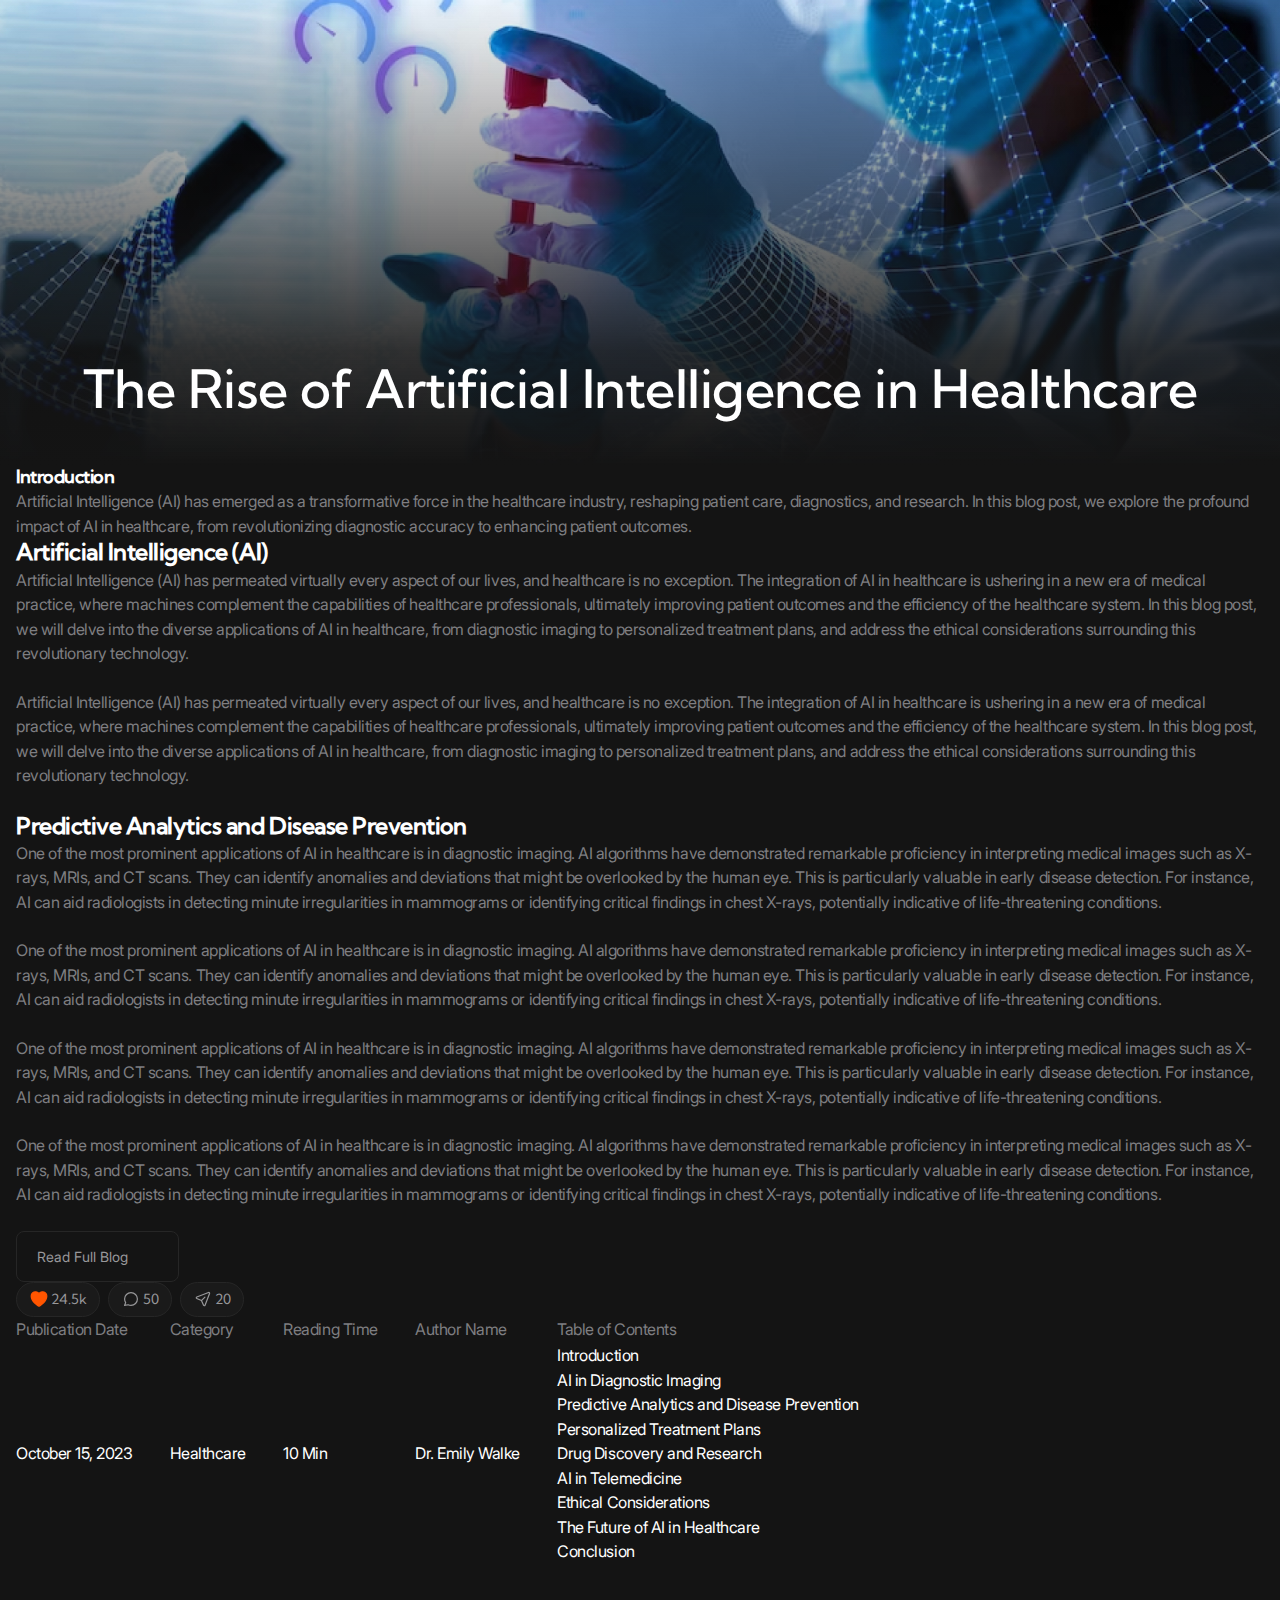
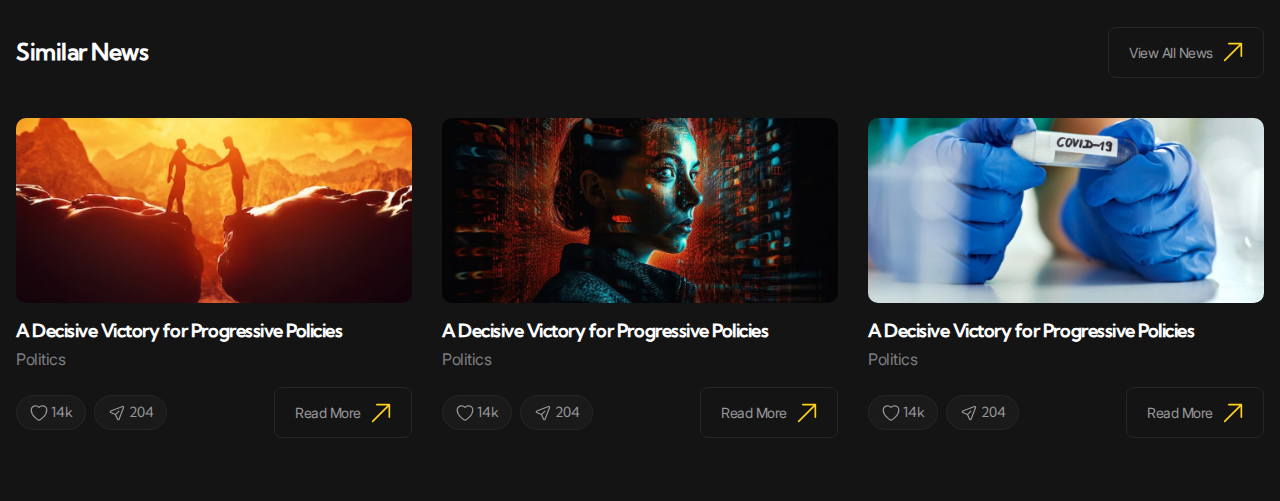
==== blog.html @ 0d8a9579 "I completed the news page and adapted it, and started laying out the blog page" ====
<!DOCTYPE html>
<html lang="en">
<head>
    <meta charset="UTF-8">
    <meta name="viewport" content="width=device-width, user-scalable=no, initial-scale=1.0, maximum-scale=1.0, minimum-scale=1.0">
    <title>Future Tech | Blog</title>
    <link rel="stylesheet" href="./styles/main.css">
    <script src="./scripts/main.js" type="module" defer></script>
</head>
<body>
    <header class="header" data-js-header>
        <div class="header__promo">
            <div class="header__promo-inner container">
                <a href="/" class="header__promo-link">
                    <span class="icon icon--yellow-arrow">Subscribe to our Newsletter For New & latest Blogs and Resources</span>
                </a>
            </div>
        </div>
        <div class="header__body">
            <div class="header__body-inner container">
                <a 
                    href="/" 
                    class="header__logo logo"
                    aria-label="Home"
                    title="Home"
                >
                    <img 
                        src="./images/logo.svg" 
                        alt="" 
                        class="logo__image"
                        width="179" height="50"
                    >
                </a>
                <div class="header__overlay" data-js-header-overlay>
                    <nav class="header__menu">
                        <ul class="header__menu-list">
                            <li class="header__menu-item">
                                <a href="./index.html" class="header__menu-link">Home</a>
                            </li>
                            <li class="header__menu-item">
                                <a href="./news.html" class="header__menu-link">News</a>
                            </li>
                            <li class="header__menu-item">
                                <a href="./podcasts.html" class="header__menu-link">Podcasts</a>
                            </li>
                            <li class="header__menu-item">
                                <a href="./resources.html" class="header__menu-link">Resources</a>
                            </li>
                        </ul>
                    </nav>
                    <a href="./contacts.html" class="header__contact-us-link button button--accent">
                        Contact Us
                    </a>
                </div>
                <button 
                    class="header__burger-button burger-button visible-mobile"
                    type="button"
                    aria-label="Open menu"
                    title="Open menu"
                    data-js-header-burger-button
                >
                    <span class="burger-button__line"></span>
                    <span class="burger-button__line"></span>
                    <span class="burger-button__line"></span>
                </button>
            </div>
        </div>
    </header>

    <main>
        <section class="blog-details" aria-labelledby="blog-details-title">
            <header 
                class="blog-details__banner"
                style="--bgImg: url('../../images/blog-details/banner.jpg')"
            >
                <div class="blog-details__banner-inner container">
                    <h1 class="blog-details__title" id="blog-details-title">
                        The Rise of Artificial Intelligence in Healthcare
                    </h1>
                </div>
            </header>
            <div class="blog-details__body">
                <div class="blog-details__body-inner container">
                    <div class="blog-details__content">
                        <div class="blog-details__intro">
                            <h2 class="h6">Introduction</h2>
                            <p>Artificial Intelligence (AI) has emerged as a transformative force in the healthcare industry, reshaping patient care, diagnostics, and research. In this blog post, we explore the profound impact of AI in healthcare, from revolutionizing diagnostic accuracy to enhancing patient outcomes.</p>
                        </div>
                        <div class="blog-details__main">
                            <h2 class="h4">Artificial Intelligence (AI)</h2>
                            <p>Artificial Intelligence (AI) has permeated virtually every aspect of our lives, and healthcare is no exception. The integration of AI in healthcare is ushering in a new era of medical practice, where machines complement the capabilities of healthcare professionals, ultimately improving patient outcomes and the efficiency of the healthcare system. In this blog post, we will delve into the diverse applications of AI in healthcare, from diagnostic imaging to personalized treatment plans, and address the ethical considerations surrounding this revolutionary technology.</p>
                            <p>Artificial Intelligence (AI) has permeated virtually every aspect of our lives, and healthcare is no exception. The integration of AI in healthcare is ushering in a new era of medical practice, where machines complement the capabilities of healthcare professionals, ultimately improving patient outcomes and the efficiency of the healthcare system. In this blog post, we will delve into the diverse applications of AI in healthcare, from diagnostic imaging to personalized treatment plans, and address the ethical considerations surrounding this revolutionary technology.</p>
                            <h2 class="h4">Predictive Analytics and Disease Prevention</h2>
                            <p>One of the most prominent applications of AI in healthcare is in diagnostic imaging. AI algorithms have demonstrated remarkable proficiency in interpreting medical images such as X-rays, MRIs, and CT scans. They can identify anomalies and deviations that might be overlooked by the human eye. This is particularly valuable in early disease detection. For instance, AI can aid radiologists in detecting minute irregularities in mammograms or identifying critical findings in chest X-rays, potentially indicative of life-threatening conditions.</p>
                            <p>One of the most prominent applications of AI in healthcare is in diagnostic imaging. AI algorithms have demonstrated remarkable proficiency in interpreting medical images such as X-rays, MRIs, and CT scans. They can identify anomalies and deviations that might be overlooked by the human eye. This is particularly valuable in early disease detection. For instance, AI can aid radiologists in detecting minute irregularities in mammograms or identifying critical findings in chest X-rays, potentially indicative of life-threatening conditions.</p>
                            <p>One of the most prominent applications of AI in healthcare is in diagnostic imaging. AI algorithms have demonstrated remarkable proficiency in interpreting medical images such as X-rays, MRIs, and CT scans. They can identify anomalies and deviations that might be overlooked by the human eye. This is particularly valuable in early disease detection. For instance, AI can aid radiologists in detecting minute irregularities in mammograms or identifying critical findings in chest X-rays, potentially indicative of life-threatening conditions.</p>
                            <p>One of the most prominent applications of AI in healthcare is in diagnostic imaging. AI algorithms have demonstrated remarkable proficiency in interpreting medical images such as X-rays, MRIs, and CT scans. They can identify anomalies and deviations that might be overlooked by the human eye. This is particularly valuable in early disease detection. For instance, AI can aid radiologists in detecting minute irregularities in mammograms or identifying critical findings in chest X-rays, potentially indicative of life-threatening conditions.</p>
                            <button 
                                class="blog-details__read-full-button button"
                                type="button"
                            >
                                <span class="icon icon--gray-arrow-down">Read Full Blog</span>
                            </button>
                        </div>
                    </div>
                    <div class="blog-details__info">
                        <div class="blog-details__actions blog-actions">
                            <ul class="blog-actions__list">
                                <li class="blog-actions__item">
                                    <button 
                                        class="blog-actions__button is-active"
                                        type="button"
                                        aria-label="Dislike"
                                        title="Dislike"
                                    >
                                        <span class="blog-actions__icon-wrapper">
                                            <svg width="24" height="25" viewBox="0 0 24 25" fill="none" xmlns="http://www.w3.org/2000/svg">
                                                <path d="M11.645 21.4107L11.6384 21.4071L11.6158 21.3949C11.5965 21.3844 11.5689 21.3693 11.5336 21.3496C11.4629 21.3101 11.3612 21.2524 11.233 21.1769C10.9765 21.0261 10.6132 20.8039 10.1785 20.515C9.31074 19.9381 8.15122 19.0901 6.9886 18.0063C4.68781 15.8615 2.25 12.6751 2.25 8.75C2.25 5.82194 4.7136 3.5 7.6875 3.5C9.43638 3.5 11.0023 4.29909 12 5.5516C12.9977 4.29909 14.5636 3.5 16.3125 3.5C19.2864 3.5 21.75 5.82194 21.75 8.75C21.75 12.6751 19.3122 15.8615 17.0114 18.0063C15.8488 19.0901 14.6893 19.9381 13.8215 20.515C13.3868 20.8039 13.0235 21.0261 12.767 21.1769C12.6388 21.2524 12.5371 21.3101 12.4664 21.3496C12.4311 21.3693 12.4035 21.3844 12.3842 21.3949L12.3616 21.4071L12.355 21.4107L12.3523 21.4121C12.1323 21.5289 11.8677 21.5289 11.6477 21.4121L11.645 21.4107Z" stroke="#666666" stroke-width="1.5" stroke-linejoin="round"/>
                                            </svg>
                                        </span>
                                        <span>24.5k</span>
                                    </button>
                                </li>
                                <li class="blog-actions__item">
                                    <button 
                                        class="blog-actions__button"
                                        type="button"
                                        aria-label="Discuss"
                                        title="Discuss"
                                    >
                                        <span class="blog-actions__icon-wrapper">
                                            <svg width="24" height="25" viewBox="0 0 24 25" fill="none" xmlns="http://www.w3.org/2000/svg">
                                                <path d="M8.48581 19.6888C9.54657 20.2083 10.7392 20.5 12 20.5C16.4183 20.5 20 16.9183 20 12.5C20 8.08172 16.4183 4.5 12 4.5C7.58172 4.5 4 8.08172 4 12.5C4 14.1401 4.49356 15.665 5.34026 16.9341M8.48581 19.6888L4 20.5L5.34026 16.9341M8.48581 19.6888L8.49231 19.6877M5.34026 16.9341L5.34154 16.9308" stroke="#666666" stroke-width="1.5" stroke-linecap="round" stroke-linejoin="round"/>
                                            </svg>
                                        </span>
                                        <span>50</span>
                                    </button>
                                </li>
                                <li class="blog-actions__item">
                                    <button 
                                        class="blog-actions__button"
                                        type="button"
                                        aria-label="Share"
                                        title="Share"
                                    >
                                        <span class="blog-actions__icon-wrapper">
                                            <svg width="24" height="25" viewBox="0 0 24 25" fill="none" xmlns="http://www.w3.org/2000/svg">
                                                <path d="M10.0384 14.4616L4.1719 11.7951C3.36454 11.4281 3.39898 10.2697 4.22673 9.95134L18.8999 4.30781C19.7087 3.99675 20.5033 4.79139 20.1922 5.60013L14.5487 20.2733C14.2303 21.1011 13.072 21.1355 12.705 20.3281L10.0384 14.4616ZM10.0384 14.4616L14.4231 10.077" stroke="#666666" stroke-width="1.5" stroke-linecap="round" stroke-linejoin="round"/>
                                            </svg>
                                        </span>
                                        <span>20</span>
                                    </button>
                                </li>
                            </ul>
                        </div>
                        <div class="blog-details__summary summary">
                            <dl class="summary__list">
                                <div class="summary__item">
                                    <dt class="summary__key">Publication Date</dt>
                                    <dd class="summary__value"><time datetime="2023-10-15">October 15, 2023</time></dd>
                                </div>
                                <div class="summary__item">
                                    <dt class="summary__key">Category</dt>
                                    <dd class="summary__value">
                                        <time datetime="2023-10-10">Healthcare</time>
                                    </dd>
                                </div>
                                <div class="summary__item">
                                    <dt class="summary__key">Reading Time</dt>
                                    <dd class="summary__value">10 Min</dd>
                                </div>
                                <div class="summary__item">
                                    <dt class="summary__key">Author Name</dt>
                                    <dd class="summary__value">Dr. Emily Walke</dd>
                                </div>
                                <div class="summary__item">
                                    <dt class="summary__key">Table of Contents</dt>
                                    <dd class="summary__value">
                                        <div class="table-of-contents">
                                            <ul class="table-of-contents__list">
                                                <li class="table-of-contents__item">Introduction</li>
                                                <li class="table-of-contents__item">AI in Diagnostic Imaging</li>
                                                <li class="table-of-contents__item">Predictive Analytics and Disease Prevention</li>
                                                <li class="table-of-contents__item">Personalized Treatment Plans</li>
                                                <li class="table-of-contents__item">Drug Discovery and Research</li>
                                                <li class="table-of-contents__item">AI in Telemedicine</li>
                                                <li class="table-of-contents__item">Ethical Considerations</li>
                                                <li class="table-of-contents__item">The Future of AI in Healthcare</li>
                                                <li class="table-of-contents__item">Conclusion</li>
                                            </ul>
                                        </div>
                                    </dd>
                                </div>
                            </dl>
                        </div>
                    </div>
                </div>
            </div>
            <div class="blog-details__news news container">
                <header class="news__header">
                    <h2 class="news__title h4">Similar News</h2>
                    <a href="/" class="news__link button">
                        <span class="icon icon--yellow-arrow">View All News</span>
                    </a>
                </header>
                <ul class="news__list">
                    <li class="news__item">
                        <article class="news-card">
                            <img 
                                src="./images/news/2.jpg" 
                                alt="" 
                                class="news-card__image"
                                width="515" height="427" loading="lazy"
                            >
                            <div class="news-card__body">
                                <h2 class="news-card__title h6">A Decisive Victory for Progressive Policies</h2>
                                <div class="news-card__description">
                                    <p>Politics</p>
                                </div>
                            </div>
                            <div class="news-card__controls">
                                <div class="news-card__actions blog-actions">
                                    <ul class="blog-actions__list">
                                        <li class="blog-actions__item">
                                            <button 
                                                class="blog-actions__button"
                                                type="button"
                                                aria-label="Like"
                                                title="Like"
                                            >
                                                <span class="blog-actions__icon-wrapper">
                                                    <svg width="24" height="25" viewBox="0 0 24 25" fill="none" xmlns="http://www.w3.org/2000/svg">
                                                        <path d="M11.645 21.4107L11.6384 21.4071L11.6158 21.3949C11.5965 21.3844 11.5689 21.3693 11.5336 21.3496C11.4629 21.3101 11.3612 21.2524 11.233 21.1769C10.9765 21.0261 10.6132 20.8039 10.1785 20.515C9.31074 19.9381 8.15122 19.0901 6.9886 18.0063C4.68781 15.8615 2.25 12.6751 2.25 8.75C2.25 5.82194 4.7136 3.5 7.6875 3.5C9.43638 3.5 11.0023 4.29909 12 5.5516C12.9977 4.29909 14.5636 3.5 16.3125 3.5C19.2864 3.5 21.75 5.82194 21.75 8.75C21.75 12.6751 19.3122 15.8615 17.0114 18.0063C15.8488 19.0901 14.6893 19.9381 13.8215 20.515C13.3868 20.8039 13.0235 21.0261 12.767 21.1769C12.6388 21.2524 12.5371 21.3101 12.4664 21.3496C12.4311 21.3693 12.4035 21.3844 12.3842 21.3949L12.3616 21.4071L12.355 21.4107L12.3523 21.4121C12.1323 21.5289 11.8677 21.5289 11.6477 21.4121L11.645 21.4107Z" stroke="#666666" stroke-width="1.5" stroke-linejoin="round"/>
                                                    </svg>
                                                </span>
                                                <span>14k</span>
                                            </button>
                                        </li>
                                        <li class="blog-actions__item">
                                            <button 
                                                class="blog-actions__button"
                                                type="button"
                                                aria-label="Share"
                                                title="Share"
                                            >
                                                <span class="blog-actions__icon-wrapper">
                                                    <svg width="24" height="25" viewBox="0 0 24 25" fill="none" xmlns="http://www.w3.org/2000/svg">
                                                        <path d="M10.0384 14.4616L4.1719 11.7951C3.36454 11.4281 3.39898 10.2697 4.22673 9.95134L18.8999 4.30781C19.7087 3.99675 20.5033 4.79139 20.1922 5.60013L14.5487 20.2733C14.2303 21.1011 13.072 21.1355 12.705 20.3281L10.0384 14.4616ZM10.0384 14.4616L14.4231 10.077" stroke="#666666" stroke-width="1.5" stroke-linecap="round" stroke-linejoin="round"/>
                                                    </svg>
                                                </span>
                                                <span>204</span>
                                            </button>
                                        </li>
                                    </ul>
                                </div>
                                <a href="/" class="news-card__link button">
                                    <span class="icon icon--yellow-arrow">Read More</span>
                                </a>
                            </div>
                        </article>
                    </li>
                    <li class="news__item">
                        <article class="news-card">
                            <img 
                                src="./images/news/3.jpg" 
                                alt="" 
                                class="news-card__image"
                                width="515" height="427" loading="lazy"
                            >
                            <div class="news-card__body">
                                <h2 class="news-card__title h6">A Decisive Victory for Progressive Policies</h2>
                                <div class="news-card__description">
                                    <p>Politics</p>
                                </div>
                            </div>
                            <div class="news-card__controls">
                                <div class="news-card__actions blog-actions">
                                    <ul class="blog-actions__list">
                                        <li class="blog-actions__item">
                                            <button 
                                                class="blog-actions__button"
                                                type="button"
                                                aria-label="Like"
                                                title="Like"
                                            >
                                                <span class="blog-actions__icon-wrapper">
                                                    <svg width="24" height="25" viewBox="0 0 24 25" fill="none" xmlns="http://www.w3.org/2000/svg">
                                                        <path d="M11.645 21.4107L11.6384 21.4071L11.6158 21.3949C11.5965 21.3844 11.5689 21.3693 11.5336 21.3496C11.4629 21.3101 11.3612 21.2524 11.233 21.1769C10.9765 21.0261 10.6132 20.8039 10.1785 20.515C9.31074 19.9381 8.15122 19.0901 6.9886 18.0063C4.68781 15.8615 2.25 12.6751 2.25 8.75C2.25 5.82194 4.7136 3.5 7.6875 3.5C9.43638 3.5 11.0023 4.29909 12 5.5516C12.9977 4.29909 14.5636 3.5 16.3125 3.5C19.2864 3.5 21.75 5.82194 21.75 8.75C21.75 12.6751 19.3122 15.8615 17.0114 18.0063C15.8488 19.0901 14.6893 19.9381 13.8215 20.515C13.3868 20.8039 13.0235 21.0261 12.767 21.1769C12.6388 21.2524 12.5371 21.3101 12.4664 21.3496C12.4311 21.3693 12.4035 21.3844 12.3842 21.3949L12.3616 21.4071L12.355 21.4107L12.3523 21.4121C12.1323 21.5289 11.8677 21.5289 11.6477 21.4121L11.645 21.4107Z" stroke="#666666" stroke-width="1.5" stroke-linejoin="round"/>
                                                    </svg>
                                                </span>
                                                <span>14k</span>
                                            </button>
                                        </li>
                                        <li class="blog-actions__item">
                                            <button 
                                                class="blog-actions__button"
                                                type="button"
                                                aria-label="Share"
                                                title="Share"
                                            >
                                                <span class="blog-actions__icon-wrapper">
                                                    <svg width="24" height="25" viewBox="0 0 24 25" fill="none" xmlns="http://www.w3.org/2000/svg">
                                                        <path d="M10.0384 14.4616L4.1719 11.7951C3.36454 11.4281 3.39898 10.2697 4.22673 9.95134L18.8999 4.30781C19.7087 3.99675 20.5033 4.79139 20.1922 5.60013L14.5487 20.2733C14.2303 21.1011 13.072 21.1355 12.705 20.3281L10.0384 14.4616ZM10.0384 14.4616L14.4231 10.077" stroke="#666666" stroke-width="1.5" stroke-linecap="round" stroke-linejoin="round"/>
                                                    </svg>
                                                </span>
                                                <span>204</span>
                                            </button>
                                        </li>
                                    </ul>
                                </div>
                                <a href="/" class="news-card__link button">
                                    <span class="icon icon--yellow-arrow">Read More</span>
                                </a>
                            </div>
                        </article>
                    </li>
                    <li class="news__item">
                        <article class="news-card">
                            <img 
                                src="./images/news/4.jpg" 
                                alt="" 
                                class="news-card__image"
                                width="515" height="427" loading="lazy"
                            >
                            <div class="news-card__body">
                                <h2 class="news-card__title h6">A Decisive Victory for Progressive Policies</h2>
                                <div class="news-card__description">
                                    <p>Politics</p>
                                </div>
                            </div>
                            <div class="news-card__controls">
                                <div class="news-card__actions blog-actions">
                                    <ul class="blog-actions__list">
                                        <li class="blog-actions__item">
                                            <button 
                                                class="blog-actions__button"
                                                type="button"
                                                aria-label="Like"
                                                title="Like"
                                            >
                                                <span class="blog-actions__icon-wrapper">
                                                    <svg width="24" height="25" viewBox="0 0 24 25" fill="none" xmlns="http://www.w3.org/2000/svg">
                                                        <path d="M11.645 21.4107L11.6384 21.4071L11.6158 21.3949C11.5965 21.3844 11.5689 21.3693 11.5336 21.3496C11.4629 21.3101 11.3612 21.2524 11.233 21.1769C10.9765 21.0261 10.6132 20.8039 10.1785 20.515C9.31074 19.9381 8.15122 19.0901 6.9886 18.0063C4.68781 15.8615 2.25 12.6751 2.25 8.75C2.25 5.82194 4.7136 3.5 7.6875 3.5C9.43638 3.5 11.0023 4.29909 12 5.5516C12.9977 4.29909 14.5636 3.5 16.3125 3.5C19.2864 3.5 21.75 5.82194 21.75 8.75C21.75 12.6751 19.3122 15.8615 17.0114 18.0063C15.8488 19.0901 14.6893 19.9381 13.8215 20.515C13.3868 20.8039 13.0235 21.0261 12.767 21.1769C12.6388 21.2524 12.5371 21.3101 12.4664 21.3496C12.4311 21.3693 12.4035 21.3844 12.3842 21.3949L12.3616 21.4071L12.355 21.4107L12.3523 21.4121C12.1323 21.5289 11.8677 21.5289 11.6477 21.4121L11.645 21.4107Z" stroke="#666666" stroke-width="1.5" stroke-linejoin="round"/>
                                                    </svg>
                                                </span>
                                                <span>14k</span>
                                            </button>
                                        </li>
                                        <li class="blog-actions__item">
                                            <button 
                                                class="blog-actions__button"
                                                type="button"
                                                aria-label="Share"
                                                title="Share"
                                            >
                                                <span class="blog-actions__icon-wrapper">
                                                    <svg width="24" height="25" viewBox="0 0 24 25" fill="none" xmlns="http://www.w3.org/2000/svg">
                                                        <path d="M10.0384 14.4616L4.1719 11.7951C3.36454 11.4281 3.39898 10.2697 4.22673 9.95134L18.8999 4.30781C19.7087 3.99675 20.5033 4.79139 20.1922 5.60013L14.5487 20.2733C14.2303 21.1011 13.072 21.1355 12.705 20.3281L10.0384 14.4616ZM10.0384 14.4616L14.4231 10.077" stroke="#666666" stroke-width="1.5" stroke-linecap="round" stroke-linejoin="round"/>
                                                    </svg>
                                                </span>
                                                <span>204</span>
                                            </button>
                                        </li>
                                    </ul>
                                </div>
                                <a href="/" class="news-card__link button">
                                    <span class="icon icon--yellow-arrow">Read More</span>
                                </a>
                            </div>
                        </article>
                    </li>
                </ul>
            </div>
        </section>
    </main>

    <footer class="footer">
        <div class="footer__inner container">
            <div class="footer__body">
                <nav class="footer__menu">
                    <div class="footer__menu-column">
                        <a href="/" class="footer__menu-main-link h6">Home</a>
                        <ul class="footer__menu-list">
                            <li class="footer__menu-item">
                                <a href="/" class="footer__menu-link">Features</a>
                            </li>
                            <li class="footer__menu-item">
                                <a href="/" class="footer__menu-link">Blogs</a>
                            </li>
                            <li class="footer__menu-item">
                                <a href="/" class="footer__menu-link">Resources</a>
                                <span class="badge">New</span>
                            </li>
                            <li class="footer__menu-item">
                                <a href="/" class="footer__menu-link">Testimonials</a>
                            </li>
                            <li class="footer__menu-item">
                                <a href="/" class="footer__menu-link">Contact Us</a>
                            </li>
                            <li class="footer__menu-item">
                                <a href="/" class="footer__menu-link">Newsletter</a>
                            </li>
                        </ul>
                    </div>
                    <div class="footer__menu-column">
                        <a href="/" class="footer__menu-main-link h6">News</a>
                        <ul class="footer__menu-list">
                            <li class="footer__menu-item">
                                <a href="/" class="footer__menu-link">Trending Stories</a>
                            </li>
                            <li class="footer__menu-item">
                                <a href="/" class="footer__menu-link">Featured Videos</a>
                            </li>
                            <li class="footer__menu-item">
                                <a href="/" class="footer__menu-link">Technology</a>
                            </li>
                            <li class="footer__menu-item">
                                <a href="/" class="footer__menu-link">Health</a>
                            </li>
                            <li class="footer__menu-item">
                                <a href="/" class="footer__menu-link">Politics</a>
                            </li>
                            <li class="footer__menu-item">
                                <a href="/" class="footer__menu-link">Environment</a>
                            </li>
                        </ul>
                    </div>
                    <div class="footer__menu-column">
                        <a href="/" class="footer__menu-main-link h6">Blogs</a>
                        <ul class="footer__menu-list">
                            <li class="footer__menu-item">
                                <a href="/" class="footer__menu-link">Quantum Computing</a>
                            </li>
                            <li class="footer__menu-item">
                                <a href="/" class="footer__menu-link">AI Ethics</a>
                            </li>
                            <li class="footer__menu-item">
                                <a href="/" class="footer__menu-link">Space Exploration</a>
                            </li>
                            <li class="footer__menu-item">
                                <a href="/" class="footer__menu-link">Biotechnology</a>
                                <span class="badge">New</span>
                            </li>
                            <li class="footer__menu-item">
                                <a href="/" class="footer__menu-link">Renewable Energy</a>
                            </li>
                            <li class="footer__menu-item">
                                <a href="/" class="footer__menu-link">Biohacking</a>
                            </li>
                        </ul>
                    </div>
                    <div class="footer__menu-column">
                        <a href="/" class="footer__menu-main-link h6">Podcasts</a>
                        <ul class="footer__menu-list">
                            <li class="footer__menu-item">
                                <a href="/" class="footer__menu-link">AI Revolution</a>
                            </li>
                            <li class="footer__menu-item">
                                <a href="/" class="footer__menu-link">AI Revolution</a>
                                <span class="badge">New</span>
                            </li>
                            <li class="footer__menu-item">
                                <a href="/" class="footer__menu-link">TechTalk AI</a>
                            </li>
                            <li class="footer__menu-item">
                                <a href="/" class="footer__menu-link">AI Conversations</a>
                            </li>
                        </ul>
                    </div>
                    <div class="footer__menu-column">
                        <a href="/" class="footer__menu-main-link h6">Resources</a>
                        <ul class="footer__menu-list">
                            <li class="footer__menu-item">
                                <a href="/" class="footer__menu-link button">
                                    <span class="icon icon--yellow-arrow">
                                        Whitepapers
                                    </span>
                                </a>
                            </li>
                            <li class="footer__menu-item">
                                <a href="/" class="footer__menu-link button">
                                    <span class="icon icon--yellow-arrow">
                                        Ebooks
                                    </span>
                                </a>
                            </li>
                            <li class="footer__menu-item">
                                <a href="/" class="footer__menu-link button">
                                    <span class="icon icon--yellow-arrow">
                                        Reports
                                    </span>
                                </a>
                            </li>
                            <li class="footer__menu-item">
                                <a href="/" class="footer__menu-link button">
                                    <span class="icon icon--yellow-arrow">
                                        Research Papers
                                    </span>
                                </a>
                            </li>
                        </ul>
                    </div>
                </nav>
            </div>
            <div class="footer__extra">
                <div class="footer__extra-menu">
                    <ul class="footer__extra-menu-list">
                        <li class="footer__extra-menu-item">
                            <a href="/" class="footer__extra-menu-link">Terms & Conditions</a>
                        </li>
                        <li class="footer__extra-menu-item">
                            <a href="/" class="footer__extra-menu-link">Privacy Policy</a>
                        </li>
                    </ul>
                </div>
                <div class="footer__soc1als soc1als">
                    <ul class="soc1als__list">
                        <li class="soc1als__item">
                            <a 
                                href="/" 
                                class="soc1als__link"
                                target="_blank"
                                aria-label="Twitter"
                                title="Twitter"
                            >
                                <svg width="24" height="20" viewBox="0 0 24 20" fill="none" xmlns="http://www.w3.org/2000/svg">
                                    <path d="M21.0571 5.18114C21.0664 5.39235 21.0664 5.59395 21.0664 5.80515C21.0756 12.2084 16.3712 19.6004 7.76793 19.6004C5.23048 19.6004 2.73933 18.842 0.600098 17.4212C0.970528 17.4692 1.34096 17.4884 1.71139 17.4884C3.81358 17.4884 5.86021 16.7588 7.51789 15.4052C5.51756 15.3668 3.75802 14.0132 3.14681 12.0356C3.85063 12.1796 4.57296 12.1508 5.25826 11.9492C3.08198 11.5076 1.51691 9.52036 1.50765 7.20675C1.50765 7.18755 1.50765 7.16835 1.50765 7.14915C2.15591 7.52355 2.88751 7.73475 3.62837 7.75395C1.58174 6.33315 0.942746 3.50114 2.18369 1.28353C4.5637 4.31714 8.06427 6.15075 11.8241 6.35235C11.4445 4.67234 11.9631 2.90594 13.1762 1.71553C15.0561 -0.118073 18.0196 -0.0220723 19.7977 1.92673C20.8441 1.71553 21.8535 1.31233 22.7704 0.74593C22.4185 1.86913 21.6869 2.81954 20.7145 3.42434C21.6406 3.30914 22.5481 3.04994 23.4001 2.66594C22.7704 3.64514 21.9739 4.48994 21.0571 5.18114Z" fill="white"/>
                                </svg>
                            </a>
                        </li>
                        <li class="soc1als__item">
                            <a 
                                href="/" 
                                class="soc1als__link"
                                target="_blank"
                                aria-label="Twitter"
                                title="Twitter"
                            >
                                <svg width="24" height="24" viewBox="0 0 24 24" fill="none" xmlns="http://www.w3.org/2000/svg">
                                    <path d="M13.5374 12.2281C13.5374 15.9988 10.5069 19.0556 6.76883 19.0556C3.03073 19.0556 0 15.9981 0 12.2281C0 8.45806 3.0305 5.40039 6.76883 5.40039C10.5072 5.40039 13.5374 8.45737 13.5374 12.2281Z" fill="white"/>
                                    <path d="M20.9627 12.2285C20.9627 15.7778 19.4474 18.6563 17.5783 18.6563C15.7091 18.6563 14.1938 15.7778 14.1938 12.2285C14.1938 8.67922 15.7089 5.80078 17.578 5.80078C19.4472 5.80078 20.9625 8.67829 20.9625 12.2285" fill="white"/>
                                    <path d="M24 12.228C24 15.4073 23.4672 17.9862 22.8097 17.9862C22.1522 17.9862 21.6196 15.408 21.6196 12.228C21.6196 9.04797 22.1525 6.46973 22.8097 6.46973C23.467 6.46973 24 9.04774 24 12.228Z" fill="white"/>
                                </svg>
                            </a>
                        </li>
                        <li class="soc1als__item">
                            <a 
                                href="/" 
                                class="soc1als__link"
                                target="_blank"
                                aria-label="Twitter"
                                title="Twitter"
                            >
                                <svg width="24" height="24" viewBox="0 0 24 24" fill="none" xmlns="http://www.w3.org/2000/svg">
                                    <path d="M20.8647 1.59961H3.13554C2.72832 1.59961 2.33777 1.76138 2.04982 2.04933C1.76187 2.33728 1.6001 2.72783 1.6001 3.13505V20.8642C1.6001 21.2714 1.76187 21.6619 2.04982 21.9499C2.33777 22.2378 2.72832 22.3996 3.13554 22.3996H20.8647C21.2719 22.3996 21.6624 22.2378 21.9504 21.9499C22.2383 21.6619 22.4001 21.2714 22.4001 20.8642V3.13505C22.4001 2.72783 22.2383 2.33728 21.9504 2.04933C21.6624 1.76138 21.2719 1.59961 20.8647 1.59961ZM7.79965 19.3186H4.67243V9.38516H7.79965V19.3186ZM6.23388 8.00861C5.87915 8.00661 5.53296 7.89958 5.239 7.70102C4.94504 7.50246 4.71649 7.22127 4.58219 6.89294C4.44789 6.56461 4.41386 6.20386 4.48439 5.8562C4.55492 5.50855 4.72686 5.18958 4.9785 4.93955C5.23014 4.68952 5.5502 4.51964 5.8983 4.45134C6.2464 4.38304 6.60693 4.41939 6.93439 4.5558C7.26185 4.6922 7.54156 4.92255 7.73823 5.21778C7.9349 5.51301 8.03971 5.85988 8.03943 6.21461C8.04278 6.45211 7.99827 6.68784 7.90857 6.90777C7.81887 7.1277 7.68582 7.32732 7.51733 7.49473C7.34884 7.66215 7.14837 7.79392 6.92787 7.88221C6.70736 7.97049 6.47134 8.01348 6.23388 8.00861ZM19.3263 19.3273H16.2005V13.9005C16.2005 12.3001 15.5202 11.8061 14.642 11.8061C13.7147 11.8061 12.8047 12.5052 12.8047 13.9409V19.3273H9.67743V9.39239H12.6848V10.7689H12.7252C13.0271 10.1579 14.0844 9.11361 15.6979 9.11361C17.4428 9.11361 19.3278 10.1493 19.3278 13.1826L19.3263 19.3273Z" fill="white"/>
                                </svg>
                            </a>
                        </li>
                    </ul>
                </div>
                <p class="footer__copyright">
                    © <time datetime="2024">2024</time> FutureTech. All rights reserved.
                </p>
            </div>
        </div>
    </footer>
</body>
</html>
---- styles/main.css ----
@charset "UTF-8";
/**
  Нормализация блочной модели
 */
*,
::before,
::after {
  box-sizing: border-box;
}

/**
  Убираем внутренние отступы слева тегам списков,
  у которых есть атрибут class
 */
:where(ul, ol):where([class]) {
  padding-left: 0;
}

/**
  Убираем внешние отступы body и двум другим тегам,
  у которых есть атрибут class
 */
body,
:where(blockquote, figure):where([class]) {
  margin: 0;
}

/**
  Убираем внешние отступы вертикали нужным тегам,
  у которых есть атрибут class
 */
:where(h1,
h2,
h3,
h4,
h5,
h6,
p,
ul,
ol,
dl):where([class]) {
  margin-block: 0;
}

:where(dd[class]) {
  margin-left: 0;
}

:where(fieldset[class]) {
  margin-left: 0;
  padding: 0;
  border: none;
}

/**
  Убираем стандартный маркер маркированному списку,
  у которого есть атрибут class
 */
:where(ul[class]) {
  list-style: none;
}

:where(address[class]) {
  font-style: normal;
}

/**
  Обнуляем вертикальные внешние отступы параграфа,
  объявляем локальную переменную для внешнего отступа вниз,
  чтобы избежать взаимодействие с более сложным селектором
 */
p {
  --paragraphMarginBottom: 24px;
  margin-block: 0;
}

/**
  Внешний отступ вниз для параграфа без атрибута class,
  который расположен не последним среди своих соседних элементов
 */
p:where(:not([class]):not(:last-child)) {
  margin-bottom: var(--paragraphMarginBottom);
}

/**
  Упрощаем работу с изображениями и видео
 */
img,
video {
  display: block;
  max-width: 100%;
  height: auto;
}

/**
  Наследуем свойства шрифт для полей ввода
 */
input,
textarea,
select,
button {
  font: inherit;
}

html {
  /**
    Пригодится в большинстве ситуаций
    (когда, например, нужно будет "прижать" футер к низу сайта)
   */
  height: 100%;
  /**
    Убираем скачок интерфейса по горизонтали
    при появлении / исчезновении скроллбара
   */
}

/**
  Плавный скролл
 */
html,
:has(:target) {
  scroll-behavior: smooth;
}

body {
  /**
    Пригодится в большинстве ситуаций
    (когда, например, нужно будет "прижать" футер к низу сайта)
   */
  min-height: 100%;
  /**
    Унифицированный интерлиньяж
   */
  line-height: 1.5;
}

/**
  Нормализация высоты элемента ссылки при его инспектировании в DevTools
 */
a:where([class]) {
  display: inline-flex;
}

/**
  Курсор-рука при наведении на элемент
 */
button,
label {
  cursor: pointer;
}

/**
  Приводим к единому цвету svg-элементы
  (за исключением тех, у которых уже указан
  атрибут fill со значением 'none' или начинается с 'url')
 */
:where([fill]:not([fill=none],
[fill^=url])) {
  fill: currentColor;
}

/**
  Приводим к единому цвету svg-элементы
  (за исключением тех, у которых уже указан
  атрибут stroke со значением 'none')
 */
:where([stroke]:not([stroke=none],
[stroke^=url])) {
  stroke: currentColor;
}

/**
  Чиним баг задержки смены цвета при взаимодействии с svg-элементами
 */
svg * {
  transition-property: fill, stroke;
}

/**
  Приведение рамок таблиц в классический 'collapse' вид
 */
:where(table) {
  border-collapse: collapse;
  border-color: currentColor;
}

/**
  Удаляем все анимации и переходы для людей,
  которые предпочитают их не использовать
 */
@media (prefers-reduced-motion: reduce) {
  *,
  ::before,
  ::after {
    animation-duration: 0.01ms !important;
    animation-iteration-count: 1 !important;
    transition-duration: 0.01ms !important;
    scroll-behavior: auto !important;
  }
}
@font-face {
  font-family: "Kumbh Sans";
  src: url("../fonts/KumbhSans-Regular.woff2") format("woff2");
  font-weight: 400;
  font-style: normal;
  font-display: swap;
}
@font-face {
  font-family: "Kumbh Sans";
  src: url("../fonts/KumbhSans-Medium.woff2") format("woff2");
  font-weight: 500;
  font-style: normal;
  font-display: swap;
}
@font-face {
  font-family: "Inter";
  src: url("../fonts/Inter-Regular.woff2") format("woff2");
  font-weight: 400;
  font-style: normal;
  font-display: swap;
}
@font-face {
  font-family: "Inter";
  src: url("../fonts/Inter-Medium.woff2") format("woff2");
  font-weight: 500;
  font-style: normal;
  font-display: swap;
}
@font-face {
  font-family: "Inter";
  src: url("../fonts/Inter-SemiBold.woff2") format("woff2");
  font-weight: 600;
  font-style: normal;
  font-display: swap;
}
@font-face {
  font-family: "Inter";
  src: url("../fonts/Inter-Bold.woff2") format("woff2");
  font-weight: 700;
  font-style: normal;
  font-display: swap;
}
:root {
  --color-light: #FFFFFF;
  --color-dark: #141414;
  --color-dark-10: #1A1A1A;
  --color-dark-15: #262626;
  --color-dark-20: #333333;
  --color-dark-40: #666666;
  --color-gray-50: #7E7E81;
  --color-gray-60: #98989A;
  --color-accent: #FFD11A;
  --color-red: #FF5500;
  --gradient: linear-gradient(
      45deg,
      var(--color-dark-15) 64%,
      var(--color-accent) 136%
  );
  --border: 0.0625rem solid var(--color-dark-15);
  --font-family-base: "Inter", sans-serif;
  --font-family-accent: "Kumbh Sans", sans-serif;
  --container-width: 100rem;
  --container-padding-x: 1rem;
  --transition-duration: 0.2s;
}
@media (width <= 90.06125rem) {
  :root {
    --container-width: 80rem;
  }
}

.container {
  max-width: calc(var(--container-width) + var(--container-padding-x) * 2);
  margin-inline: auto;
  padding-inline: var(--container-padding-x);
}

.visually-hidden {
  position: absolute !important;
  width: 1px !important;
  height: 1px !important;
  margin: -1px !important;
  border: 0 !important;
  padding: 0 !important;
  white-space: nowrap !important;
  clip-path: inset(100%) !important;
  clip: rect(0 0 0 0) !important;
  overflow: hidden !important;
}

@media (width <= 47.99875rem) {
  .hidden-mobile {
    display: none !important;
  }
}

@media (width > 47.99875rem) {
  .visible-mobile {
    display: none !important;
  }
}

.full-vw-line {
  position: relative;
}
.full-vw-line::before, .full-vw-line::after {
  position: absolute;
  width: calc((100vw - var(--container-width)) / 2);
  height: 0.0625rem;
  background-color: var(--color-dark-15);
}
.full-vw-line--top::before {
  content: "";
  bottom: 100%;
}
.full-vw-line--bottom::after {
  content: "";
  top: 100%;
}
.full-vw-line--left::before, .full-vw-line--left::after {
  right: 100%;
}
.full-vw-line--right::before, .full-vw-line--right::after {
  left: 100%;
}

.circle-icon {
  --circleSize: 2.75rem;
  --circleMarginLeft: 0.875rem;
  position: relative;
  min-height: var(--circleSize);
  padding-right: calc(var(--circleSize) + var(--circleMarginLeft));
}
@media (width <= 90.06125rem) {
  .circle-icon {
    --circleSize: 2.75rem;
    --circleMarginLeft: 0.875rem;
  }
}
@media (width <= 47.99875rem) {
  .circle-icon {
    --circleSize: 2.5rem;
  }
}
.circle-icon::after {
  width: var(--circleSize);
  height: var(--circleSize);
  position: absolute;
  top: 50%;
  translate: 0 -50%;
  content: "";
  right: 0;
  background: url("../../icons/arrow-top-right_black.svg") center no-repeat var(--color-accent);
  border-radius: 50%;
}

html.is-lock {
  overflow: hidden;
}

body {
  font-size: clamp(0.875rem, 0.8112745098rem + 0.2614379085vw, 1.125rem);
  display: flex;
  flex-direction: column;
  font-family: var(--font-family-base);
  letter-spacing: -0.03rem;
  color: var(--color-gray-50);
  background-color: var(--color-dark);
}

main {
  flex-grow: 1;
}

h1, .h1,
h2, .h2,
h3, .h3,
h4, .h4,
h5, .h5,
h6, .h6 {
  color: var(--color-light);
}

h1, .h1,
h2, .h2,
h3, .h3 {
  font-family: var(--font-family-accent);
  font-weight: 500;
}

h4, .h4,
h5, .h5,
h6, .h6 {
  font-weight: 600;
}

h1, .h1 {
  font-size: clamp(1.875rem, 1.237745098rem + 2.614379085vw, 4.375rem);
  line-height: 1.2;
}

h2, .h2 {
  font-size: clamp(1.75rem, 1.2720588235rem + 1.9607843137vw, 3.625rem);
  line-height: 1.3;
}

h3, .h3 {
  font-size: clamp(1.5rem, 1.2450980392rem + 1.045751634vw, 2.5rem);
}

h4, .h4 {
  font-size: clamp(1.125rem, 0.9975490196rem + 0.522875817vw, 1.625rem);
}

h5, .h5 {
  font-size: clamp(1.125rem, 1.0294117647rem + 0.3921568627vw, 1.5rem);
}

h6, .h6 {
  font-size: clamp(1rem, 0.9362745098rem + 0.2614379085vw, 1.25rem);
}

a,
button,
label,
input,
textarea,
select,
svg * {
  transition-duration: var(--transition-duration);
}

a {
  color: inherit;
}
@media (any-hover: hover) {
  a:hover {
    color: var(--color-accent);
  }
}
@media (any-hover: none) {
  a:active {
    color: var(--color-accent);
  }
}
a[class] {
  text-decoration: none;
}

:focus-visible {
  outline: 0.125rem dashed var(--color-light);
  outline-offset: 0.25rem;
  transition-duration: 0s !important;
}

a[aria-label],
button[aria-label] {
  position: relative;
}
a[aria-label]::before,
button[aria-label]::before {
  position: absolute;
  top: 50%;
  left: 50%;
  translate: -50% -50%;
  width: 2.75rem;
  height: 2.75rem;
  content: "";
}

.icon {
  display: inline-flex;
  align-items: center;
  column-gap: 0.625rem;
}
.icon::after {
  --size: 1.5rem;
  width: var(--size);
  height: var(--size);
  content: "";
  flex-shrink: 0;
  background-position: center;
  background-size: contain;
  background-repeat: no-repeat;
}
@media (width <= 90.06125rem) {
  .icon::after {
    --size: 1.25rem;
  }
}
.icon--yellow-arrow::after {
  background-image: url("../../icons/arrow-top-right_yellow.svg");
}
.icon--yellow-eye::after {
  background-image: url("../../icons/eye_yellow.svg");
}

.logo {
  max-width: clamp(7.875rem, 7.0306372549rem + 3.4640522876vw, 11.1875rem);
}

.button {
  display: inline-flex;
  justify-content: center;
  padding: 1.125rem 1.5rem;
  font-size: 1.125rem;
  color: var(--color-gray-60);
  white-space: nowrap;
  background-color: var(--color-dark);
  border: var(--border);
  border-radius: 0.75rem;
}
@media (width <= 90.06125rem) {
  .button {
    padding: 0.875rem 1.25rem;
    font-size: 0.875rem;
    border-radius: 0.5rem;
  }
}
@media (any-hover: hover) {
  .button:hover {
    color: var(--color-accent);
    background-color: var(--color-dark-10);
    border-color: var(--color-accent);
  }
}
@media (any-hover: none) {
  .button:active {
    color: var(--color-accent);
    background-color: var(--color-dark-10);
    border-color: var(--color-accent);
  }
}
.button--accent {
  font-weight: 500;
  color: var(--color-dark);
  background-color: var(--color-accent);
  border-color: var(--color-accent);
  border-radius: 0.5rem;
}
.button--dark-gray {
  background-color: var(--color-dark-10);
}

.burger-button {
  width: 2.125rem;
  height: 2.125rem;
  display: inline-flex;
  flex-direction: column;
  justify-content: space-between;
  padding: 0.53125rem 0.265625rem;
  color: var(--color-light);
  background-color: transparent;
  border: none;
}
@media (any-hover: hover) {
  .burger-button:hover {
    color: var(--color-accent);
  }
}
@media (any-hover: none) {
  .burger-button:active {
    color: var(--color-accent);
  }
}
.burger-button.is-active .burger-button__line:first-child {
  rotate: 45deg;
  transform-origin: 0;
  translate: 0.25em -0.1em;
}
.burger-button.is-active .burger-button__line:nth-child(2) {
  rotate: -45deg;
}
.burger-button.is-active .burger-button__line:last-child {
  width: 0;
}
.burger-button__line {
  width: 100%;
  height: 0.125rem;
  background-color: currentColor;
  border-radius: 1rem;
  transition-duration: var(--transition-duration);
}
.burger-button__line:last-child {
  align-self: end;
  width: 55%;
}

.header {
  position: sticky;
  z-index: 100;
  top: 0;
  animation-name: scrolling-header;
  animation-fill-mode: both;
  animation-timeline: scroll();
  animation-range: 6.25rem 12.5rem;
}
@keyframes scrolling-header {
  to {
    box-shadow: 0 0 1rem 0 var(--color-dark-40);
  }
}
.header__promo {
  padding-block: 1.25rem;
  text-align: center;
  background-color: var(--color-dark);
  border-bottom: var(--border);
}
@media (width <= 47.99875rem) {
  .header__promo {
    padding-block: 0.875rem;
  }
}
.header__body {
  padding-block: 1.5rem;
  background-color: var(--color-dark-10);
}
@media (width <= 47.99875rem) {
  .header__body {
    padding-block: 1.25rem;
  }
}
.header__body-inner {
  display: flex;
  align-items: center;
  justify-content: space-between;
  column-gap: 1rem;
}
@media (width > 47.99875rem) {
  .header__overlay {
    display: contents;
  }
}
@media (width <= 47.99875rem) {
  .header__overlay {
    position: fixed;
    inset: 0;
    display: flex;
    flex-direction: column;
    justify-content: center;
    row-gap: 3rem;
    padding: 1rem;
    background-color: var(--color-dark-10);
    transition-duration: var(--transition-duration);
  }
  .header__overlay:not(.is-active) {
    opacity: 0;
    visibility: hidden;
    translate: 100%;
  }
}
@media (width <= 47.99875rem) {
  .header__menu {
    overflow-y: auto;
  }
}
.header__menu-list {
  display: flex;
  align-items: center;
  column-gap: 1rem;
}
@media (width <= 90.06125rem) {
  .header__menu-list {
    column-gap: 0.375rem;
  }
}
@media (width <= 47.99875rem) {
  .header__menu-list {
    flex-direction: column;
    row-gap: 1rem;
  }
}
.header__menu-link {
  padding: 0.875rem 1.5rem;
  color: var(--color-gray-50);
}
@media (width <= 90.06125rem) {
  .header__menu-link {
    padding: 0.625rem 1.125rem;
  }
}
.header__menu-link.is-active {
  color: var(--color-light);
  font-weight: 500;
  background-color: var(--color-dark);
  border: var(--border);
  border-radius: 0.625rem;
  pointer-events: none;
}
@media (width <= 47.99875rem) {
  .header__contact-us-link {
    width: 100%;
    max-width: 18.75rem;
    align-self: center;
  }
}

.badge {
  display: inline-flex;
  padding: clamp(0.125rem, 0.0931372549rem + 0.1307189542vw, 0.25rem) clamp(0.625rem, 0.5612745098rem + 0.2614379085vw, 0.875rem);
  font-size: 1rem;
  color: var(--color-light);
  background: linear-gradient(var(--color-dark-10), var(--color-dark-10)) padding-box, var(--gradient) border-box;
  border: 0.0625rem solid transparent;
  border-radius: 0.375rem;
}
@media (width <= 90.06125rem) {
  .badge {
    font-size: 0.875rem;
    border-radius: 0.25rem;
  }
}

.soc1als__list {
  display: flex;
  column-gap: 1.25rem;
}
@media (width <= 90.06125rem) {
  .soc1als__list {
    column-gap: 0.875rem;
  }
}
.soc1als__item {
  display: flex;
}
.soc1als__link {
  --size: 1.5rem;
  width: var(--size);
  height: var(--size);
  color: var(--color-light);
}
@media (width <= 90.06125rem) {
  .soc1als__link {
    --size: 1.25rem;
  }
}

.footer {
  color: var(--color-dark-40);
}
.footer__body {
  padding-block: clamp(2.5rem, 1.862745098rem + 2.614379085vw, 5rem);
  border-bottom: var(--border);
}
.footer__menu {
  display: grid;
  grid-template-columns: repeat(5, 1fr);
  align-items: start;
  column-gap: clamp(1.25rem, 0.2941176471rem + 3.9215686275vw, 5rem);
}
@media (width <= 63.99875rem) {
  .footer__menu {
    grid-template-columns: repeat(2, 1fr);
    row-gap: 2.5rem;
  }
}
@media (width <= 47.99875rem) {
  .footer__menu {
    row-gap: 1.25rem;
  }
}
.footer__menu-column {
  display: grid;
  row-gap: clamp(1rem, 0.681372549rem + 1.3071895425vw, 2.25rem);
}
@media (width <= 63.99875rem) {
  .footer__menu-column:last-child {
    grid-column: -1/1;
  }
  .footer__menu-column:last-child .footer__menu-list {
    flex-direction: row;
    flex-wrap: wrap;
    gap: 0.75rem;
  }
}
.footer__menu-list {
  display: flex;
  flex-direction: column;
  row-gap: clamp(0.5rem, 0.3406862745rem + 0.6535947712vw, 1.125rem);
}
.footer__menu-item {
  display: flex;
  align-items: center;
  column-gap: 0.5rem;
}
.footer__extra {
  display: flex;
  justify-content: space-between;
  align-items: center;
  column-gap: 1rem;
  padding-block: 2.5rem;
}
@media (width <= 90.06125rem) {
  .footer__extra {
    padding-block: 1.5rem;
  }
}
@media (width <= 47.99875rem) {
  .footer__extra {
    flex-direction: column;
    row-gap: 1.25rem;
  }
}
.footer__extra-menu-list {
  display: flex;
}
.footer__extra-menu-item:not(:last-child)::after {
  content: "|";
  margin-inline: 0.6875rem;
}
@media (width <= 47.99875rem) {
  .footer__soc1als {
    order: -1;
  }
}

.metrics__list {
  display: grid;
  grid-template-columns: repeat(3, 1fr);
}
.metrics__item {
  display: flex;
  flex-direction: column-reverse;
  row-gap: 0.625rem;
  padding: 3.125rem;
}
@media (width <= 90.06125rem) {
  .metrics__item {
    row-gap: 0.125rem;
    padding: 1.875rem 2.5rem;
  }
}
@media (width <= 47.99875rem) {
  .metrics__item {
    row-gap: 0;
    padding: 1.25rem;
  }
}
.metrics__item:first-child {
  padding-left: 0;
}
.metrics__item:not(:last-child) {
  border-right: var(--border);
}
.metrics__value {
  font-weight: 600;
}
.metrics__sign {
  color: var(--color-accent);
}

.team {
  --personImageSize: 3.75rem;
  display: flex;
  padding: 0.625rem;
  background-color: var(--color-dark-10);
  border-radius: 6.25rem;
}
@media (width <= 90.06125rem) {
  .team {
    --personImageSize: 3.125rem;
    padding: 0.5rem;
  }
}
@media (width <= 63.99875rem) {
  .team {
    --personImageSize: 2.5rem;
  }
}
.team__person {
  width: var(--personImageSize);
  background-color: var(--color-dark-15);
  border: 0.125rem solid var(--color-dark-40);
  border-radius: 50%;
}
@media (width <= 90.06125rem) {
  .team__person {
    border-width: 0.0625rem;
  }
}
.team__person:not(:first-child) {
  margin-left: calc(var(--personImageSize) / 4 * -1);
}

.resources-preview {
  display: flex;
  flex-direction: column;
  justify-content: end;
  align-items: start;
  row-gap: 1.875rem;
}
@media (width <= 90.06125rem) {
  .resources-preview {
    row-gap: 1.25rem;
  }
}
.resources-preview__body {
  display: grid;
  row-gap: 0.875rem;
}
@media (width <= 90.06125rem) {
  .resources-preview__body {
    row-gap: 0.375rem;
  }
}
@media (width <= 30.06125rem) {
  .resources-preview__button {
    width: 100%;
  }
}

.advantage-card {
  display: grid;
  row-gap: 1.875rem;
}
@media (width <= 90.06125rem) {
  .advantage-card {
    row-gap: 1.25rem;
  }
}
@media (width <= 47.99875rem) {
  .advantage-card {
    row-gap: 0.875rem;
  }
}
@media (width <= 90.06125rem) {
  .advantage-card__image {
    width: 2.5rem;
  }
}
@media (width <= 47.99875rem) {
  .advantage-card__image {
    width: 1.875rem;
  }
}
.advantage-card__link {
  display: grid;
  row-gap: 0.25rem;
}
@media (width <= 90.06125rem) {
  .advantage-card__link {
    row-gap: 0.125rem;
  }
}
.advantage-card__details {
  font-size: clamp(0.875rem, 0.7794117647rem + 0.3921568627vw, 1.25rem);
  font-family: var(--font-family-accent);
}

@media (width > 63.99875rem) {
  .hero__main {
    display: grid;
    grid-template-columns: 60% auto;
    grid-template-areas: "body resources-preview" "metrics resources-preview";
  }
}
.hero__body {
  grid-area: body;
  padding-top: 9.375rem;
  padding-right: 3.125rem;
  padding-bottom: 6.25rem;
}
@media (width <= 90.06125rem) {
  .hero__body {
    padding-top: 6.25rem;
    padding-right: 2.5rem;
  }
}
@media (width <= 63.99875rem) {
  .hero__body {
    padding-right: 0;
    padding-top: 2.5rem;
    padding-bottom: 1.875rem;
  }
}
.hero__subtitle {
  font-size: clamp(1.125rem, 0.9338235294rem + 0.7843137255vw, 1.875rem);
  font-family: var(--font-family-accent);
  font-weight: 500;
  color: var(--color-dark-40);
}
.hero__subtitle:not(:last-child) {
  margin-bottom: 1.875rem;
}
@media (width <= 47.99875rem) {
  .hero__subtitle:not(:last-child) {
    margin-bottom: 0.875rem;
  }
}
.hero__title:not(:last-child) {
  margin-bottom: 1.25rem;
}
@media (width <= 47.99875rem) {
  .hero__title:not(:last-child) {
    margin-bottom: 0.625rem;
  }
}
.hero__metrics {
  grid-area: metrics;
}
@media (width > 63.99875rem) {
  .hero__metrics {
    border-top: var(--border);
  }
}
@media (width <= 63.99875rem) {
  .hero__metrics::before {
    width: 100vw;
    right: calc(var(--container-padding-x) * -1);
  }
}
.hero__resources-preview {
  grid-area: resources-preview;
  padding-left: 5rem;
  padding-bottom: 5rem;
  background: url("../../images/resources-preview/bg.png") 0 0/cover no-repeat;
}
@media (width <= 90.06125rem) {
  .hero__resources-preview {
    padding-left: 3.125rem;
    padding-bottom: 3.125rem;
  }
}
@media (width > 63.99875rem) {
  .hero__resources-preview {
    border-left: var(--border);
  }
}
@media (width <= 63.99875rem) {
  .hero__resources-preview {
    width: 100vw;
    margin-left: calc(var(--container-padding-x) * -1);
    padding: 6.25rem 2.5rem 2.5rem;
    background-image: url("../../images/resources-preview/bg_tablet.png");
    background-size: contain;
  }
}
.hero__advantages {
  border-block: var(--border);
}
@media (width > 63.99875rem) {
  .hero__advantages-list {
    display: grid;
    grid-template-columns: repeat(3, 1fr);
  }
}
.hero__advantages-item {
  --paddingX: 5rem;
  padding-block: 3.125rem;
}
@media (width <= 90.06125rem) {
  .hero__advantages-item {
    --paddingX: 3.125rem;
    padding-block: 2.5rem;
  }
}
@media (width > 63.99875rem) {
  .hero__advantages-item:not(:first-child) {
    padding-left: var(--paddingX);
  }
  .hero__advantages-item:not(:last-child) {
    padding-right: var(--paddingX);
    border-right: var(--border);
  }
}
@media (width <= 63.99875rem) {
  .hero__advantages-item {
    padding-block: 1.875rem;
  }
  .hero__advantages-item:not(:last-child) {
    border-bottom: var(--border);
  }
}

.tag {
  font-size: clamp(0.875rem, 0.7794117647rem + 0.3921568627vw, 1.25rem);
  padding: 0.375rem 0.625rem;
  color: var(--color-light);
  font-weight: 50;
  background-color: var(--color-dark-20);
  border-radius: 0.25rem;
}
@media (width <= 90.06125rem) {
  .tag {
    padding: 0.25rem 0.5rem;
  }
}

.section__header {
  padding-block: clamp(2.5rem, 1.2254901961rem + 5.2287581699vw, 7.5rem);
  background-color: var(--color-dark-10);
}
.section__header-inner:has(.section__link) {
  display: grid;
  align-items: center;
  column-gap: 1rem;
}
@media (width > 47.99875rem) {
  .section__header-inner:has(.section__link) {
    grid-template-columns: 1fr auto;
  }
}
@media (width <= 47.99875rem) {
  .section__header-inner:has(.section__link) {
    row-gap: 1.875rem;
  }
}
.section__header-info {
  display: grid;
  align-items: start;
  row-gap: 1rem;
}
@media (width <= 90.06125rem) {
  .section__header-info {
    row-gap: 0.625rem;
  }
}
.section__subtitle {
  justify-self: start;
}
.section__body {
  border-block: var(--border);
}
.section__link {
  max-width: 22.5rem;
}

.list__item:not(:last-child) {
  border-bottom: var(--border);
}

.tile {
  padding: clamp(1.5rem, 1.2450980392rem + 1.045751634vw, 2.5rem);
  background-color: var(--color-dark-10);
  border: var(--border);
  border-radius: 0.75rem;
}
@media (width <= 90.06125rem) {
  .tile {
    border-radius: 0.625rem;
  }
}

@media (width > 63.99875rem) {
  .card {
    display: grid;
    grid-template-columns: 37.5% auto;
  }
}
.card__preview, .card__body {
  padding: 5rem;
}
@media (width <= 90.06125rem) {
  .card__preview, .card__body {
    padding: 3.75rem;
  }
}
.card__preview {
  display: flex;
  flex-direction: column;
  justify-content: center;
  row-gap: clamp(1.25rem, 0.612745098rem + 2.614379085vw, 3.75rem);
  padding-left: 0;
}
@media (width > 63.99875rem) {
  .card__preview {
    border-right: var(--border);
  }
}
@media (width <= 63.99875rem) {
  .card__preview {
    padding-right: 0;
    padding-block: 3.125rem;
    border-bottom: var(--border);
  }
}
.card__preview-main {
  display: grid;
  row-gap: clamp(1.5rem, 1.0857843137rem + 1.6993464052vw, 3.125rem);
}
@media (width <= 63.99875rem) {
  .card__preview-main {
    justify-content: start;
  }
}
.card__preview-icon {
  width: clamp(3.125rem, 2.6470588235rem + 1.9607843137vw, 5rem);
}
.card__preview-info {
  display: grid;
  row-gap: clamp(0.375rem, 0.2156862745rem + 0.6535947712vw, 1rem);
}
.card__body {
  padding-right: 0;
}
@media (width <= 63.99875rem) {
  .card__body {
    padding: 1.875rem 0;
  }
}
.card__grid {
  display: grid;
}
.card__grid--2-cols {
  grid-template-columns: repeat(2, 1fr);
  gap: clamp(0.625rem, 0.306372549rem + 1.3071895425vw, 1.875rem);
}
@media (width <= 47.99875rem) {
  .card__grid--2-cols {
    grid-template-columns: 1fr;
  }
}
.card__grid--2-cols-alt {
  gap: 1.875rem 1.25rem;
}
@media (width <= 90.06125rem) {
  .card__grid--2-cols-alt {
    gap: 1.5rem 1rem;
  }
}
@media (width > 47.99875rem) {
  .card__grid--2-cols-alt {
    grid-template-columns: auto 1fr;
  }
}
.card__cell {
  display: flex;
  flex-direction: column;
  justify-content: start;
  row-gap: clamp(0.25rem, -0.0049019608rem + 1.045751634vw, 1.25rem);
}
.card__cell:has(> *:only-child) {
  justify-content: center;
}
.card__cell:has(.card__cell-link) {
  display: grid;
  grid-template-columns: 1fr auto;
  grid-template-areas: "other link" "other link";
  align-items: center;
  column-gap: 1.25rem;
}
.card__cell--wide {
  grid-column: -1/1;
}
.card__cell-image {
  width: 100%;
  height: clamp(10.5625rem, 7.9656862745rem + 10.6535947712vw, 20.75rem);
  object-fit: cover;
  border-radius: 0.75rem;
}
@media (width <= 90.06125rem) {
  .card__cell-image {
    border-radius: 0.625rem;
  }
}
.card__cell-subtitle {
  font: inherit;
  color: inherit;
}
.card__cell-link {
  grid-area: link;
}

.tabs__header {
  border-bottom: var(--border);
}
@media (width <= 63.99875rem) {
  .tabs__header {
    overflow-x: auto;
  }
}
.tabs__buttons {
  display: grid;
  grid-template-columns: repeat(6, 1fr);
  column-gap: 1.25rem;
  padding-block: clamp(1.25rem, 0.7720588235rem + 1.9607843137vw, 3.125rem);
}
@media (width <= 90.06125rem) {
  .tabs__buttons {
    column-gap: 0.875rem;
  }
}
@media (width <= 63.99875rem) {
  .tabs__buttons {
    width: max-content;
  }
}
.tabs__button {
  padding: clamp(1.125rem, 0.9338235294rem + 0.7843137255vw, 1.875rem) 0.6875rem;
  color: var(--color-gray-60);
  background-color: transparent;
  border: var(--border);
  border-radius: 0.5rem;
  font-size: 1.125rem;
}
@media (width <= 90.06125rem) {
  .tabs__button {
    font-size: 0.875rem;
  }
}
@media (any-hover: hover) {
  .tabs__button:hover {
    color: var(--color-accent);
    border-color: var(--color-accent);
  }
}
@media (any-hover: none) {
  .tabs__button:active {
    color: var(--color-accent);
    border-color: var(--color-accent);
  }
}
.tabs__button.is-active {
  color: var(--color-light);
  font-weight: 500;
  background-color: var(--color-dark-10);
  pointer-events: none;
}
.tabs__content:not(.is-active) {
  display: none;
}
.tabs__content:focus-visible {
  outline-offset: -1rem;
}

.person-card {
  --imageSize: 5rem;
  display: flex;
  align-items: center;
  column-gap: clamp(0.5rem, 0.3725490196rem + 0.522875817vw, 1rem);
}
@media (width <= 90.06125rem) {
  .person-card {
    --imageSize: 3.75rem;
  }
}
.person-card__image {
  width: var(--imageSize);
  background-color: var(--color-dark-15);
  border-radius: 50%;
}
@media (width <= 90.06125rem) {
  .person-card__image {
    width: 3.75rem;
  }
}
.person-card__body {
  display: grid;
}
@media (width > 90.06125rem) {
  .person-card__body {
    row-gap: 0.125rem;
  }
}
.person-card__name {
  color: var(--color-light);
  font-weight: 600;
  font-size: 1.25rem;
}
@media (width <= 90.06125rem) {
  .person-card__name {
    font-size: 1.125rem;
  }
}

.blog-actions__list {
  display: flex;
  column-gap: 0.625rem;
}
@media (width <= 90.06125rem) {
  .blog-actions__list {
    column-gap: 0.5rem;
  }
}
.blog-actions__button {
  display: inline-flex;
  align-items: center;
  column-gap: 0.25rem;
  padding: 0.5rem 1rem;
  font-size: 1.125rem;
  font-family: var(--font-family-accent);
  color: var(--color-gray-60);
  background-color: var(--color-dark-10);
  border: var(--border);
  border-radius: 6.25rem;
}
@media (width <= 90.06125rem) {
  .blog-actions__button {
    column-gap: 0.125rem;
    padding: 0.375rem 0.75rem;
    font-size: 0.875rem;
  }
}
.blog-actions__button.is-active svg * {
  fill: var(--color-red);
  stroke: var(--color-red);
}
.blog-actions__icon-wrapper {
  --size: 1.5rem;
  width: var(--size);
  height: var(--size);
  display: flex;
}
@media (width <= 90.06125rem) {
  .blog-actions__icon-wrapper {
    --size: 1.25rem;
  }
}
.blog-actions__icon-wrapper svg {
  width: 100%;
  height: 100%;
}
.blog-actions__icon-wrapper svg * {
  fill: transparent;
}

.blog-card {
  display: grid;
  grid-template-columns: 24% 1fr auto;
  column-gap: clamp(1.75rem, 1.3995098039rem + 1.4379084967vw, 3.125rem);
  padding-block: clamp(2.5rem, 1.862745098rem + 2.614379085vw, 5rem);
}
@media (width <= 63.99875rem) {
  .blog-card {
    grid-template-columns: 1fr auto;
    grid-template-areas: "author link" "body body";
    row-gap: 1.875rem;
  }
}
@media (width <= 63.99875rem) {
  .blog-card__author {
    grid-area: author;
  }
}
.blog-card__body {
  display: grid;
  row-gap: clamp(1.25rem, 1.0906862745rem + 0.6535947712vw, 1.875rem);
}
@media (width <= 63.99875rem) {
  .blog-card__body {
    grid-area: body;
  }
}
.blog-card__date {
  color: var(--color-gray-60);
}
.blog-card__info {
  display: grid;
  row-gap: clamp(0.25rem, 0.1544117647rem + 0.3921568627vw, 0.625rem);
}
.blog-card__link {
  align-self: center;
}
@media (width <= 63.99875rem) {
  .blog-card__link {
    grid-area: link;
  }
}

.download-info {
  display: inline-grid;
  grid-template-columns: 1fr auto;
  align-items: center;
  column-gap: 3.125rem;
}
@media (width <= 90.06125rem) {
  .download-info {
    column-gap: 1.875rem;
  }
}
.download-info__team {
  --personImageSize: 3.125rem;
  background-color: var(--color-dark);
  border-radius: 0.75rem;
}
@media (width <= 90.06125rem) {
  .download-info__team {
    --personImageSize: 2.5rem;
  }
}

.bordered-grid {
  --columns: 1;
  --itemPaddingY: clamp(2.5rem, 1.862745098rem + 2.614379085vw, 5rem);
  display: grid;
  grid-template-columns: repeat(var(--columns), 1fr);
}
.bordered-grid--2-cols {
  --columns: 2;
  --itemPaddingX: 5rem;
}
@media (width <= 90.06125rem) {
  .bordered-grid--2-cols {
    --itemPaddingX: 5rem;
  }
}
@media (width > 47.99875rem) {
  .bordered-grid--2-cols .bordered-grid__item:nth-child(odd) {
    padding-right: var(--itemPaddingX);
    border-right: var(--border);
  }
  .bordered-grid--2-cols .bordered-grid__item:nth-child(even) {
    position: relative;
    padding-left: var(--itemPaddingX);
  }
  .bordered-grid--2-cols .bordered-grid__item:nth-child(even)::before {
    content: "";
    position: absolute;
    left: auto;
    right: 100%;
    bottom: 0;
    translate: 50%;
    width: var(--100vw);
    height: 0.0625rem;
    background-color: var(--color-dark-15);
  }
}
@media (width <= 47.99875rem) {
  .bordered-grid--2-cols {
    --columns: 1;
  }
  .bordered-grid--2-cols .bordered-grid__item:not(:last-child) {
    border-bottom: var(--border);
  }
}
.bordered-grid--3-cols {
  --columns: 3;
  --itemPaddingX: 3.125rem;
}
@media (width <= 90.06125rem) {
  .bordered-grid--3-cols {
    --itemPaddingX: 2.5rem;
  }
}
@media (width > 63.99875rem) {
  .bordered-grid--3-cols .bordered-grid__item:nth-child(3n-2), .bordered-grid--3-cols .bordered-grid__item:nth-child(3n-1) {
    padding-right: var(--itemPaddingX);
    border-right: var(--border);
  }
  .bordered-grid--3-cols .bordered-grid__item:nth-child(3n-1) {
    position: relative;
  }
  .bordered-grid--3-cols .bordered-grid__item:nth-child(3n-1)::before {
    content: "";
    position: absolute;
    left: 50%;
    right: auto;
    bottom: 0;
    translate: -50%;
    width: var(--100vw);
    height: 0.0625rem;
    background-color: var(--color-dark-15);
  }
  .bordered-grid--3-cols .bordered-grid__item:nth-child(3n-1), .bordered-grid--3-cols .bordered-grid__item:nth-child(3n) {
    padding-left: var(--itemPaddingX);
  }
}
@media (width <= 63.99875rem) {
  .bordered-grid--3-cols {
    --columns: 1;
  }
  .bordered-grid--3-cols .bordered-grid__item:not(:last-child) {
    border-bottom: var(--border);
  }
}
.bordered-grid__item {
  padding-block: var(--itemPaddingY);
}

.rating-view {
  display: inline-flex;
  column-gap: 0.4375rem;
  padding: 0.625rem 1rem;
  background-color: var(--color-dark);
  border: var(--border);
  border-radius: 6.25rem;
}
@media (width <= 90.06125rem) {
  .rating-view {
    column-gap: 0.25rem;
    padding: 0.5rem 0.75rem;
  }
}
.rating-view__star {
  --size: 1.5rem;
  width: var(--size);
  height: var(--size);
  background: url("../../icons/star_gray.svg") center/contain no-repeat;
}
.rating-view__star.is-active {
  background-image: url("../../icons/star_yellow.svg");
}
@media (width <= 90.06125rem) {
  .rating-view__star {
    --size: 1.25rem;
  }
}

.review-card {
  display: flex;
  flex-direction: column;
  align-items: center;
  row-gap: 2.5rem;
  max-width: 31.25rem;
  margin-inline: auto;
}
@media (width <= 90.06125rem) {
  .review-card {
    row-gap: 3.125rem;
  }
}
.review-card__author {
  --imageSize: 3.75rem;
}
@media (width <= 90.06125rem) {
  .review-card__author {
    --imageSize: 3.125rem;
  }
}
.review-card__body {
  position: relative;
  padding: clamp(1.25rem, 1.0906862745rem + 0.6535947712vw, 1.875rem);
  padding-top: clamp(1.875rem, 1.556372549rem + 1.3071895425vw, 3.125rem);
  color: var(--color-light);
  text-align: center;
}
.review-card__rating-view {
  position: absolute;
  top: 50%;
  left: 50%;
  translate: -50% -50%;
  top: 0;
}

.about {
  padding-block: clamp(2.5rem, 1.2254901961rem + 5.2287581699vw, 7.5rem);
  background-color: var(--color-dark-10);
}
.about__inner {
  display: grid;
  row-gap: clamp(2.5rem, 1.5441176471rem + 3.9215686275vw, 6.25rem);
}
.about__header {
  display: grid;
  grid-template-columns: auto 1fr;
  grid-template-areas: "icon info" "icon description";
  gap: 1.875rem clamp(1.25rem, 0.2941176471rem + 3.9215686275vw, 5rem);
  align-items: center;
}
@media (width <= 90.06125rem) {
  .about__header {
    row-gap: 1.25rem;
  }
}
@media (width <= 47.99875rem) {
  .about__header {
    grid-template-areas: "icon subtitle" "title title" "description description";
    row-gap: 0.25rem;
  }
}
.about__icon {
  grid-area: icon;
  width: clamp(3.75rem, 2.3161764706rem + 5.8823529412vw, 9.375rem);
}
.about__info {
  display: grid;
  row-gap: 1rem;
}
@media (width <= 90.06125rem) {
  .about__info {
    row-gap: 0.625rem;
  }
}
@media (width <= 47.99875rem) {
  .about__info {
    display: contents;
  }
}
.about__subtitle {
  justify-self: start;
}
@media (width <= 47.99875rem) {
  .about__subtitle {
    grid-area: subtitle;
  }
}
@media (width <= 47.99875rem) {
  .about__title {
    grid-area: title;
    margin-top: 1.25rem;
  }
}
@media (width <= 47.99875rem) {
  .about__description {
    grid-area: description;
  }
}
.about__list {
  display: grid;
  gap: 1.25rem;
  padding: 1.25rem;
  background-color: var(--color-dark);
  border-radius: 0.75rem;
}
@media (width <= 90.06125rem) {
  .about__list {
    gap: 0.625rem;
    padding: 0.625rem;
    border-radius: 0.625rem;
  }
}
@media (width > 47.99875rem) {
  .about__list {
    grid-template-columns: repeat(3, 1fr);
  }
}

.about-card {
  display: flex;
  flex-direction: column;
  row-gap: clamp(0.625rem, 0.4656862745rem + 0.6535947712vw, 1.25rem);
}
.about-card__title {
  font-size: clamp(1rem, 0.9044117647rem + 0.3921568627vw, 1.375rem);
  display: flex;
  align-items: center;
  font-family: var(--font-family-base);
  font-weight: 600;
}

.hero-alt__header {
  padding-top: clamp(2.5rem, 1.0661764706rem + 5.8823529412vw, 8.125rem);
  padding-bottom: clamp(2.5rem, 0.7475490196rem + 7.1895424837vw, 9.375rem);
  border-bottom: var(--border);
}
.hero-alt__header-inner {
  display: grid;
  align-items: center;
  gap: 1.25rem 5rem;
}
@media (width <= 90.06125rem) {
  .hero-alt__header-inner {
    column-gap: 3.75rem;
  }
}
@media (width > 47.99875rem) {
  .hero-alt__header-inner {
    grid-template-columns: auto 1fr;
  }
}
@media (width <= 47.99875rem) {
  .hero-alt__header-inner {
    row-gap: 0.875rem;
  }
}
.hero-alt__title {
  grid-column: -1/1;
}
@media (width > 47.99875rem) {
  .hero-alt__title-hidden-part {
    position: absolute !important;
    width: 1px !important;
    height: 1px !important;
    margin: -1px !important;
    border: 0 !important;
    padding: 0 !important;
    white-space: nowrap !important;
    clip-path: inset(100%) !important;
    clip: rect(0 0 0 0) !important;
    overflow: hidden !important;
  }
}

.summary__list {
  display: flex;
  column-gap: clamp(1.25rem, 0.7720588235rem + 1.9607843137vw, 3.125rem);
}
.summary__item {
  display: grid;
  row-gap: 0.25rem;
}
@media (width <= 90.06125rem) {
  .summary__item {
    row-gap: 0.125rem;
  }
}
.summary__value {
  color: var(--color-light);
}

.news-card {
  display: grid;
  row-gap: 1.25rem;
  height: 100%;
}
@media (width <= 90.06125rem) {
  .news-card {
    row-gap: 1rem;
  }
}
.news-card:has(.news-card__summary) {
  align-items: center;
  column-gap: 5rem;
  padding-block: clamp(2.5rem, 1.862745098rem + 2.614379085vw, 5rem);
}
@media (width <= 90.06125rem) {
  .news-card:has(.news-card__summary) {
    column-gap: 2.5rem;
  }
}
@media (width > 47.99875rem) {
  .news-card:has(.news-card__summary) {
    grid-template-columns: 32% 1fr;
    grid-template-areas: "image other" "image other" "image other";
  }
}
.news-card:has(.news-card__summary) .news-card__image {
  height: clamp(13.3125rem, 9.9031862745rem + 13.9869281046vw, 26.6875rem);
}
@media (width > 47.99875rem) {
  .news-card:has(.news-card__summary) .news-card__image {
    grid-area: image;
  }
}
.news-card:has(.news-card__summary) .news-card__title {
  font-size: clamp(1.25rem, 1.0588235294rem + 0.7843137255vw, 2rem);
  font-family: var(--font-family-base);
  font-weight: 600;
}
.news-card__image {
  width: 100%;
  height: 13.875rem;
  object-fit: cover;
  border-radius: 0.75rem;
}
@media (width <= 90.06125rem) {
  .news-card__image {
    border-radius: 0.625rem;
    height: 11.5625rem;
  }
}
.news-card__body {
  display: grid;
  row-gap: 0.625rem;
}
@media (width <= 90.06125rem) {
  .news-card__body {
    row-gap: 0.25rem;
  }
}
.news-card__controls {
  display: flex;
  justify-content: space-between;
  align-items: center;
  column-gap: 1rem;
}
@media (width <= 30.06125rem) {
  .news-card__link {
    min-width: 9.5625rem;
  }
}

.news {
  display: grid;
  row-gap: 5rem;
  padding-block: clamp(2.5rem, 1.862745098rem + 2.614379085vw, 5rem);
}
@media (width <= 90.06125rem) {
  .news {
    row-gap: 2.5rem;
  }
}
.news__header {
  display: flex;
  justify-content: space-between;
  align-items: center;
  column-gap: 1rem;
}
.news__list {
  display: grid;
  grid-template-columns: repeat(auto-fit, minmax(22.375rem, 1fr));
  gap: 1.875rem;
}

.video-player {
  position: relative;
}
.video-player__video {
  width: 100%;
  height: clamp(13.125rem, 9.9068627451rem + 13.2026143791vw, 25.75rem);
  object-fit: cover;
  border-radius: 0.75rem;
}
@media (width <= 90.06125rem) {
  .video-player__video {
    border-radius: 0.625rem;
  }
}
.video-player__panel {
  position: absolute;
  inset: 0;
  display: flex;
  justify-content: space-between;
  align-items: end;
  column-gap: 1rem;
  padding: 1.875rem;
  transition-duration: var(--transition-duration);
}
.video-player__panel:not(.is-active) {
  opacity: 0;
  visibility: hidden;
}
.video-player__panel:before {
  content: "";
  position: absolute;
  inset: 0;
  background-image: linear-gradient(180deg, rgba(20, 20, 20, 0) 44.27%, #141414 100%);
}
.video-player__panel * {
  position: relative;
}
.video-player__play-button {
  --size: 4.375rem;
  display: flex;
  justify-content: center;
  align-items: center;
  width: var(--size);
  height: var(--size);
  padding: 0;
  color: var(--color-light);
  background-color: transparent;
  border: none;
}
@media (any-hover: hover) {
  .video-player__play-button:hover {
    color: var(--color-accent);
  }
}
@media (any-hover: none) {
  .video-player__play-button:active {
    color: var(--color-accent);
  }
}
@media (width <= 90.06125rem) {
  .video-player__play-button {
    --size: 3.125rem;
  }
}

.video-card {
  display: grid;
  row-gap: 1.875rem;
}
@media (width <= 90.06125rem) {
  .video-card {
    row-gap: 1.25rem;
  }
}
.video-card__body {
  display: grid;
  row-gap: clamp(0.25rem, 0.1544117647rem + 0.3921568627vw, 0.625rem);
}

.blog-details__banner {
  display: flex;
  align-items: end;
  min-height: clamp(17.5625rem, 12.512254902rem + 20.7189542484vw, 37.375rem);
  padding-block: clamp(1.0625rem, 0.2977941176rem + 3.137254902vw, 4.0625rem);
  text-align: center;
  background: linear-gradient(180deg, rgba(20, 20, 20, 0) 0%, rgba(20, 20, 20, 0.88) 75.52%, #141414 100%), var(--bgImg) center/cover no-repeat;
}

.header,
main > *:not(:last-child),
.footer {
  display: none !important;
}

/*# sourceMappingURL=main.css.map */
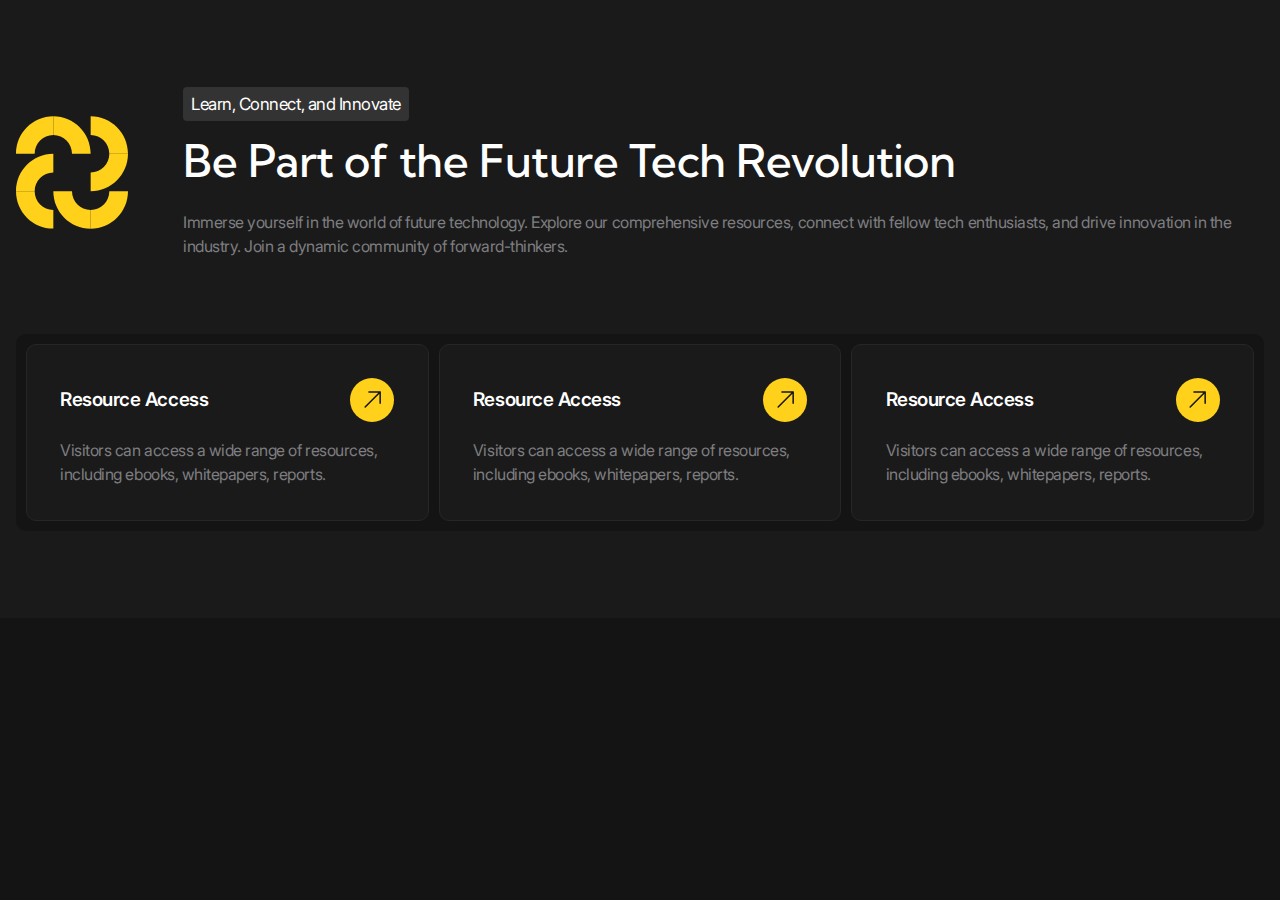
==== commit 482e7bfd: "Completed and adapted the podcasts and resources pages" ====
--- a/blog.html
+++ b/blog.html
@@ -82,11 +82,11 @@
             <div class="blog-details__body">
                 <div class="blog-details__body-inner container">
                     <div class="blog-details__content">
-                        <div class="blog-details__intro">
+                        <div class="blog-details__intro full-vw-line full-vw-line--bottom full-vw-line--left">
                             <h2 class="h6">Introduction</h2>
                             <p>Artificial Intelligence (AI) has emerged as a transformative force in the healthcare industry, reshaping patient care, diagnostics, and research. In this blog post, we explore the profound impact of AI in healthcare, from revolutionizing diagnostic accuracy to enhancing patient outcomes.</p>
                         </div>
-                        <div class="blog-details__main">
+                        <div class="blog-details__main expandable-content" data-js-expandable-content>
                             <h2 class="h4">Artificial Intelligence (AI)</h2>
                             <p>Artificial Intelligence (AI) has permeated virtually every aspect of our lives, and healthcare is no exception. The integration of AI in healthcare is ushering in a new era of medical practice, where machines complement the capabilities of healthcare professionals, ultimately improving patient outcomes and the efficiency of the healthcare system. In this blog post, we will delve into the diverse applications of AI in healthcare, from diagnostic imaging to personalized treatment plans, and address the ethical considerations surrounding this revolutionary technology.</p>
                             <p>Artificial Intelligence (AI) has permeated virtually every aspect of our lives, and healthcare is no exception. The integration of AI in healthcare is ushering in a new era of medical practice, where machines complement the capabilities of healthcare professionals, ultimately improving patient outcomes and the efficiency of the healthcare system. In this blog post, we will delve into the diverse applications of AI in healthcare, from diagnostic imaging to personalized treatment plans, and address the ethical considerations surrounding this revolutionary technology.</p>
@@ -96,15 +96,16 @@
                             <p>One of the most prominent applications of AI in healthcare is in diagnostic imaging. AI algorithms have demonstrated remarkable proficiency in interpreting medical images such as X-rays, MRIs, and CT scans. They can identify anomalies and deviations that might be overlooked by the human eye. This is particularly valuable in early disease detection. For instance, AI can aid radiologists in detecting minute irregularities in mammograms or identifying critical findings in chest X-rays, potentially indicative of life-threatening conditions.</p>
                             <p>One of the most prominent applications of AI in healthcare is in diagnostic imaging. AI algorithms have demonstrated remarkable proficiency in interpreting medical images such as X-rays, MRIs, and CT scans. They can identify anomalies and deviations that might be overlooked by the human eye. This is particularly valuable in early disease detection. For instance, AI can aid radiologists in detecting minute irregularities in mammograms or identifying critical findings in chest X-rays, potentially indicative of life-threatening conditions.</p>
                             <button 
-                                class="blog-details__read-full-button button"
+                                class="blog-details__read-full-button button expandable-content__button"
                                 type="button"
+                                data-js-expandable-content-button
                             >
                                 <span class="icon icon--gray-arrow-down">Read Full Blog</span>
                             </button>
                         </div>
                     </div>
                     <div class="blog-details__info">
-                        <div class="blog-details__actions blog-actions">
+                        <div class="blog-details__actions blog-actions full-vw-line full-vw-line--bottom full-vw-line--right">
                             <ul class="blog-actions__list">
                                 <li class="blog-actions__item">
                                     <button 
@@ -153,7 +154,7 @@
                                 </li>
                             </ul>
                         </div>
-                        <div class="blog-details__summary summary">
+                        <div class="blog-details__summary summary summary--2-cols">
                             <dl class="summary__list">
                                 <div class="summary__item">
                                     <dt class="summary__key">Publication Date</dt>
@@ -173,7 +174,7 @@
                                     <dt class="summary__key">Author Name</dt>
                                     <dd class="summary__value">Dr. Emily Walke</dd>
                                 </div>
-                                <div class="summary__item">
+                                <div class="summary__item summary__item--wide">
                                     <dt class="summary__key">Table of Contents</dt>
                                     <dd class="summary__value">
                                         <div class="table-of-contents">
@@ -368,6 +369,52 @@
                                 </a>
                             </div>
                         </article>
+                    </li>
+                </ul>
+            </div>
+        </section>
+
+        <section class="about" aria-labelledby="about-title">
+            <div class="about__inner container">
+                <header class="about__header">
+                    <img 
+                        src="./images/about/icon.svg" 
+                        alt="" 
+                        class="about__icon"
+                        width="150" height="150" loading="lazy"
+                    >
+                    <div class="about__info">
+                        <p class="about__subtitle tag">Learn, Connect, and Innovate</p>
+                        <h2 class="about__title" id="about-title">Be Part of the Future Tech Revolution</h2>
+                    </div>
+                    <div class="about__description">
+                        <p>Immerse yourself in the world of future technology. Explore our comprehensive resources, connect with fellow tech enthusiasts, and drive innovation in the industry. Join a dynamic community of forward-thinkers.</p>
+                    </div>
+                </header>
+                <ul class="about__list">
+                    <li class="about__item">
+                        <a href="/" class="about-card tile">
+                            <h3 class="about-card__title circle-icon">Resource Access</h3>
+                            <div class="about-card__description">
+                                <p>Visitors can access a wide range of resources, including ebooks, whitepapers, reports.</p>
+                            </div>
+                        </a>
+                    </li>
+                    <li class="about__item">
+                        <a href="/" class="about-card tile">
+                            <h3 class="about-card__title circle-icon">Resource Access</h3>
+                            <div class="about-card__description">
+                                <p>Visitors can access a wide range of resources, including ebooks, whitepapers, reports.</p>
+                            </div>
+                        </a>
+                    </li>
+                    <li class="about__item">
+                        <a href="/" class="about-card tile">
+                            <h3 class="about-card__title circle-icon">Resource Access</h3>
+                            <div class="about-card__description">
+                                <p>Visitors can access a wide range of resources, including ebooks, whitepapers, reports.</p>
+                            </div>
+                        </a>
                     </li>
                 </ul>
             </div>
--- a/styles/main.css
+++ b/styles/main.css
@@ -468,6 +468,37 @@
   content: "";
 }
 
+.expandable-content {
+  --initialMaxHeight: 31.25rem;
+  position: relative;
+  overflow-y: hidden;
+}
+.expandable-content.is-expanded::before,
+.expandable-content.is-expanded .expandable-content__button {
+  opacity: 0;
+  visibility: hidden;
+}
+.expandable-content:not(.is-expanded) {
+  max-height: var(--initialMaxHeight);
+}
+.expandable-content::before {
+  content: "";
+  position: absolute;
+  bottom: 0;
+  left: 0;
+  width: 100%;
+  height: 30%;
+  background-image: linear-gradient(180deg, rgba(20, 20, 20, 0) 0%, #141414 77.38%);
+  pointer-events: none;
+  transition-duration: var(--transition-duration);
+}
+.expandable-content__button {
+  position: absolute;
+  left: 50%;
+  translate: -50%;
+  bottom: 4.25rem;
+}
+
 .icon {
   display: inline-flex;
   align-items: center;
@@ -493,6 +524,9 @@
 }
 .icon--yellow-eye::after {
   background-image: url("../../icons/eye_yellow.svg");
+}
+.icon--gray-arrow-down::after {
+  background-image: url("../../icons/arrow-down_gray.svg");
 }
 
 .logo {
@@ -814,9 +848,37 @@
   }
 }
 
+.metrics {
+  --columns: 3;
+}
+.metrics--4-cols {
+  --columns: 4;
+  text-align: center;
+}
+@media (width > 63.99875rem) {
+  .metrics--4-cols .metrics__item:nth-child(4n) {
+    padding-right: 0;
+  }
+}
+@media (width <= 63.99875rem) {
+  .metrics--4-cols {
+    --columns: 2;
+    padding-inline: 0;
+  }
+  .metrics--4-cols .metrics__item {
+    border-bottom: var(--border);
+  }
+  .metrics--4-cols .metrics__item:nth-child(odd) {
+    padding-left: var(--container-padding-x);
+  }
+  .metrics--4-cols .metrics__item:nth-child(even) {
+    padding-right: var(--container-padding-x);
+    border-right: none;
+  }
+}
 .metrics__list {
   display: grid;
-  grid-template-columns: repeat(3, 1fr);
+  grid-template-columns: repeat(var(--columns), 1fr);
 }
 .metrics__item {
   display: flex;
@@ -1090,18 +1152,18 @@
   padding-block: clamp(2.5rem, 1.2254901961rem + 5.2287581699vw, 7.5rem);
   background-color: var(--color-dark-10);
 }
-.section__header-inner:has(.section__link) {
+.section__header-inner:has(.section__actions) {
   display: grid;
   align-items: center;
   column-gap: 1rem;
 }
 @media (width > 47.99875rem) {
-  .section__header-inner:has(.section__link) {
+  .section__header-inner:has(.section__actions) {
     grid-template-columns: 1fr auto;
   }
 }
 @media (width <= 47.99875rem) {
-  .section__header-inner:has(.section__link) {
+  .section__header-inner:has(.section__actions) {
     row-gap: 1.875rem;
   }
 }
@@ -1121,11 +1183,14 @@
 .section__body {
   border-block: var(--border);
 }
+.section__actions, .section__link {
+  width: 100%;
+}
 .section__link {
   max-width: 22.5rem;
 }
 
-.list__item:not(:last-child) {
+.list:not(:last-child), .list__item:not(:last-child) {
   border-bottom: var(--border);
 }
 
@@ -1190,6 +1255,12 @@
   display: grid;
   row-gap: clamp(0.375rem, 0.2156862745rem + 0.6535947712vw, 1rem);
 }
+.card__preview-info:has(.card__rating-view) {
+  display: flex;
+  justify-content: space-between;
+  align-items: center;
+  column-gap: 1rem;
+}
 .card__body {
   padding-right: 0;
 }
@@ -1223,6 +1294,33 @@
     grid-template-columns: auto 1fr;
   }
 }
+.card__grid--3-cols {
+  gap: clamp(1.25rem, 0.7720588235rem + 1.9607843137vw, 3.125rem) 1.25rem;
+}
+@media (width <= 90.06125rem) {
+  .card__grid--3-cols {
+    column-gap: 1rem;
+  }
+}
+@media (width > 47.99875rem) {
+  .card__grid--3-cols {
+    grid-template-columns: repeat(2, 1fr);
+  }
+}
+.card__grid--3-cols-alt {
+  grid-template-columns: repeat(3, 1fr);
+  gap: clamp(1.25rem, 0.7720588235rem + 1.9607843137vw, 3.125rem) 1.25rem;
+}
+@media (width <= 90.06125rem) {
+  .card__grid--3-cols-alt {
+    column-gap: 1rem;
+  }
+}
+@media (width <= 30.06125rem) {
+  .card__grid--3-cols-alt {
+    grid-template-columns: repeat(2, 1fr);
+  }
+}
 .card__cell {
   display: flex;
   flex-direction: column;
@@ -1237,10 +1335,28 @@
   grid-template-columns: 1fr auto;
   grid-template-areas: "other link" "other link";
   align-items: center;
-  column-gap: 1.25rem;
+  gap: clamp(0.625rem, 0.5612745098rem + 0.2614379085vw, 0.875rem) 1.25rem;
+}
+@media (width <= 30.06125rem) {
+  .card__cell:not(.tile) {
+    grid-template: initial;
+  }
+  .card__cell:not(.tile) .card__cell-link {
+    grid-area: initial;
+  }
+}
+@media (width <= 30.06125rem) {
+  .card__cell.tile {
+    padding: 1.25rem;
+  }
 }
 .card__cell--wide {
   grid-column: -1/1;
+}
+@media (width <= 30.06125rem) {
+  .card__cell--wide-on-mobile-s {
+    grid-column: -1/1;
+  }
 }
 .card__cell-image {
   width: 100%;
@@ -1260,6 +1376,11 @@
 .card__cell-link {
   grid-area: link;
 }
+@media (width <= 30.06125rem) {
+  .card__cell-description {
+    font-size: 0.875rem;
+  }
+}
 
 .tabs__header {
   border-bottom: var(--border);
@@ -1283,6 +1404,24 @@
 @media (width <= 63.99875rem) {
   .tabs__buttons {
     width: max-content;
+  }
+}
+.tabs__buttons--compact {
+  display: inline-flex;
+  column-gap: 0.625rem;
+  padding: 0.625rem;
+  background-color: var(--color-dark);
+  border-radius: 0.625rem;
+}
+.tabs__buttons--compact .tabs__button {
+  padding-block: 1.125rem;
+}
+.tabs__buttons--compact .tabs__button.is-active {
+  background-color: var(--color-dark-15);
+}
+@media (width <= 90.06125rem) {
+  .tabs__buttons--compact .tabs__button {
+    padding-block: 0.875rem;
   }
 }
 .tabs__button {
@@ -1491,7 +1630,7 @@
 }
 @media (width <= 90.06125rem) {
   .bordered-grid--2-cols {
-    --itemPaddingX: 5rem;
+    --itemPaddingX: 3.125rem;
   }
 }
 @media (width > 47.99875rem) {
@@ -1526,6 +1665,7 @@
 .bordered-grid--3-cols {
   --columns: 3;
   --itemPaddingX: 3.125rem;
+  column-gap: calc(var(--itemPaddingX) * 2);
 }
 @media (width <= 90.06125rem) {
   .bordered-grid--3-cols {
@@ -1534,8 +1674,16 @@
 }
 @media (width > 63.99875rem) {
   .bordered-grid--3-cols .bordered-grid__item:nth-child(3n-2), .bordered-grid--3-cols .bordered-grid__item:nth-child(3n-1) {
-    padding-right: var(--itemPaddingX);
-    border-right: var(--border);
+    position: relative;
+  }
+  .bordered-grid--3-cols .bordered-grid__item:nth-child(3n-2)::after, .bordered-grid--3-cols .bordered-grid__item:nth-child(3n-1)::after {
+    content: "";
+    position: absolute;
+    top: 0;
+    left: calc(100% + var(--itemPaddingX));
+    width: 0.0625rem;
+    height: 100%;
+    background-color: var(--color-dark-15);
   }
   .bordered-grid--3-cols .bordered-grid__item:nth-child(3n-1) {
     position: relative;
@@ -1550,9 +1698,6 @@
     width: var(--100vw);
     height: 0.0625rem;
     background-color: var(--color-dark-15);
-  }
-  .bordered-grid--3-cols .bordered-grid__item:nth-child(3n-1), .bordered-grid--3-cols .bordered-grid__item:nth-child(3n) {
-    padding-left: var(--itemPaddingX);
   }
 }
 @media (width <= 63.99875rem) {
@@ -1771,6 +1916,21 @@
   }
 }
 
+.summary--2-cols .summary__list {
+  display: grid;
+  grid-template-columns: repeat(2, 1fr);
+  gap: 1.875rem 1.25rem;
+}
+@media (width <= 90.06125rem) {
+  .summary--2-cols .summary__list {
+    row-gap: 1.25rem;
+  }
+}
+.summary--2-cols .summary__item--wide {
+  grid-column: -1/1;
+  row-gap: clamp(0.625rem, 0.5294117647rem + 0.3921568627vw, 1rem);
+  margin-top: 1.25rem;
+}
 .summary__list {
   display: flex;
   column-gap: clamp(1.25rem, 0.7720588235rem + 1.9607843137vw, 3.125rem);
@@ -1896,6 +2056,9 @@
     border-radius: 0.625rem;
   }
 }
+.video-player__video--small {
+  height: clamp(13rem, 11.693627451rem + 5.3594771242vw, 18.125rem);
+}
 .video-player__panel {
   position: absolute;
   inset: 0;
@@ -1905,6 +2068,10 @@
   column-gap: 1rem;
   padding: 1.875rem;
   transition-duration: var(--transition-duration);
+}
+.video-player__panel--center {
+  justify-content: center;
+  align-items: center;
 }
 .video-player__panel:not(.is-active) {
   opacity: 0;
@@ -1948,8 +2115,11 @@
 }
 
 .video-card {
-  display: grid;
+  display: flex;
+  flex-direction: column;
+  align-items: start;
   row-gap: 1.875rem;
+  height: 100%;
 }
 @media (width <= 90.06125rem) {
   .video-card {
@@ -1959,6 +2129,35 @@
 .video-card__body {
   display: grid;
   row-gap: clamp(0.25rem, 0.1544117647rem + 0.3921568627vw, 0.625rem);
+  flex-grow: 1;
+}
+.video-card__player {
+  width: 100%;
+}
+
+.table-of-contents {
+  padding: 1.25rem;
+  color: var(--color-light);
+  background-color: var(--color-dark-10);
+  border-radius: 0.75rem;
+}
+@media (width <= 90.06125rem) {
+  .table-of-contents {
+    border-radius: 0.625rem;
+  }
+}
+.table-of-contents__list {
+  display: grid;
+  row-gap: 0.625rem;
+}
+@media (width <= 90.06125rem) {
+  .table-of-contents__list {
+    row-gap: 1rem;
+  }
+}
+.table-of-contents__item {
+  list-style-type: disc;
+  margin-left: 1.5em;
 }
 
 .blog-details__banner {
@@ -1969,6 +2168,124 @@
   text-align: center;
   background: linear-gradient(180deg, rgba(20, 20, 20, 0) 0%, rgba(20, 20, 20, 0.88) 75.52%, #141414 100%), var(--bgImg) center/cover no-repeat;
 }
+.blog-details__title {
+  font-size: clamp(1.75rem, 1.1764705882rem + 2.3529411765vw, 4rem);
+  font-family: var(--font-family-base);
+  font-weight: 600;
+}
+.blog-details__body {
+  border-block: var(--border);
+}
+.blog-details__body-inner {
+  display: grid;
+  grid-template-columns: 1fr 32.5rem;
+}
+@media (width <= 63.99875rem) {
+  .blog-details__body-inner {
+    display: flex;
+    flex-direction: column-reverse;
+  }
+}
+@media (width > 63.99875rem) {
+  .blog-details__content {
+    border-right: var(--border);
+  }
+}
+.blog-details__intro, .blog-details__main, .blog-details__actions, .blog-details__summary {
+  padding: clamp(2.5rem, 1.862745098rem + 2.614379085vw, 5rem) 5rem;
+}
+@media (width <= 90.06125rem) {
+  .blog-details__intro, .blog-details__main, .blog-details__actions, .blog-details__summary {
+    padding-inline: 3.75rem;
+  }
+}
+@media (width <= 63.99875rem) {
+  .blog-details__intro, .blog-details__main, .blog-details__actions, .blog-details__summary {
+    padding-inline: 0;
+  }
+}
+@media (width <= 63.99875rem) {
+  .blog-details__intro, .blog-details__actions, .blog-details__summary {
+    position: relative;
+  }
+  .blog-details__intro::before, .blog-details__actions::before, .blog-details__summary::before {
+    content: "";
+    position: absolute;
+    left: 50%;
+    right: auto;
+    bottom: 0;
+    translate: -50%;
+    width: var(--100vw);
+    height: 0.0625rem;
+    background-color: var(--color-dark-15);
+  }
+}
+@media (width > 63.99875rem) {
+  .blog-details__intro, .blog-details__actions {
+    border-bottom: var(--border);
+  }
+}
+.blog-details__actions {
+  padding-block: clamp(1.25rem, 0.7720588235rem + 1.9607843137vw, 3.125rem);
+}
+.blog-details__main {
+  --initialMaxHeight: 46.3125rem;
+}
+@media (width <= 90.06125rem) {
+  .blog-details__main {
+    --initialMaxHeight: 43.25rem;
+  }
+}
+@media (width <= 47.99875rem) {
+  .blog-details__main {
+    --initialMaxHeight: 41.8125rem;
+  }
+}
+.blog-details__main h2:not(:first-child), .blog-details__main h3:not(:first-child), .blog-details__main h4:not(:first-child), .blog-details__main h5:not(:first-child), .blog-details__main h6:not(:first-child) {
+  margin-top: 1.5em;
+}
+.blog-details__main h2:not(:last-child), .blog-details__main h3:not(:last-child), .blog-details__main h4:not(:last-child), .blog-details__main h5:not(:last-child), .blog-details__main h6:not(:last-child) {
+  margin-bottom: 1em;
+}
+
+.report-card {
+  display: flex;
+  flex-direction: column;
+  row-gap: clamp(1.25rem, 1.0906862745rem + 0.6535947712vw, 1.875rem);
+  height: 100%;
+}
+.report-card__image {
+  width: 100%;
+  height: 18.125rem;
+  object-fit: cover;
+  border-radius: 0.75rem;
+}
+@media (width <= 47.99875rem) {
+  .report-card__image {
+    height: 13.9375rem;
+  }
+}
+.report-card__body {
+  flex-grow: 1;
+  display: flex;
+  flex-direction: column;
+  row-gap: 0.875rem;
+}
+@media (width <= 90.06125rem) {
+  .report-card__body {
+    row-gap: 0.625rem;
+  }
+}
+.report-card__actions {
+  display: grid;
+  grid-template-columns: repeat(2, 1fr);
+  column-gap: 1.25rem;
+}
+@media (width <= 90.06125rem) {
+  .report-card__actions {
+    column-gap: 0.625rem;
+  }
+}
 
 .header,
 main > *:not(:last-child),
